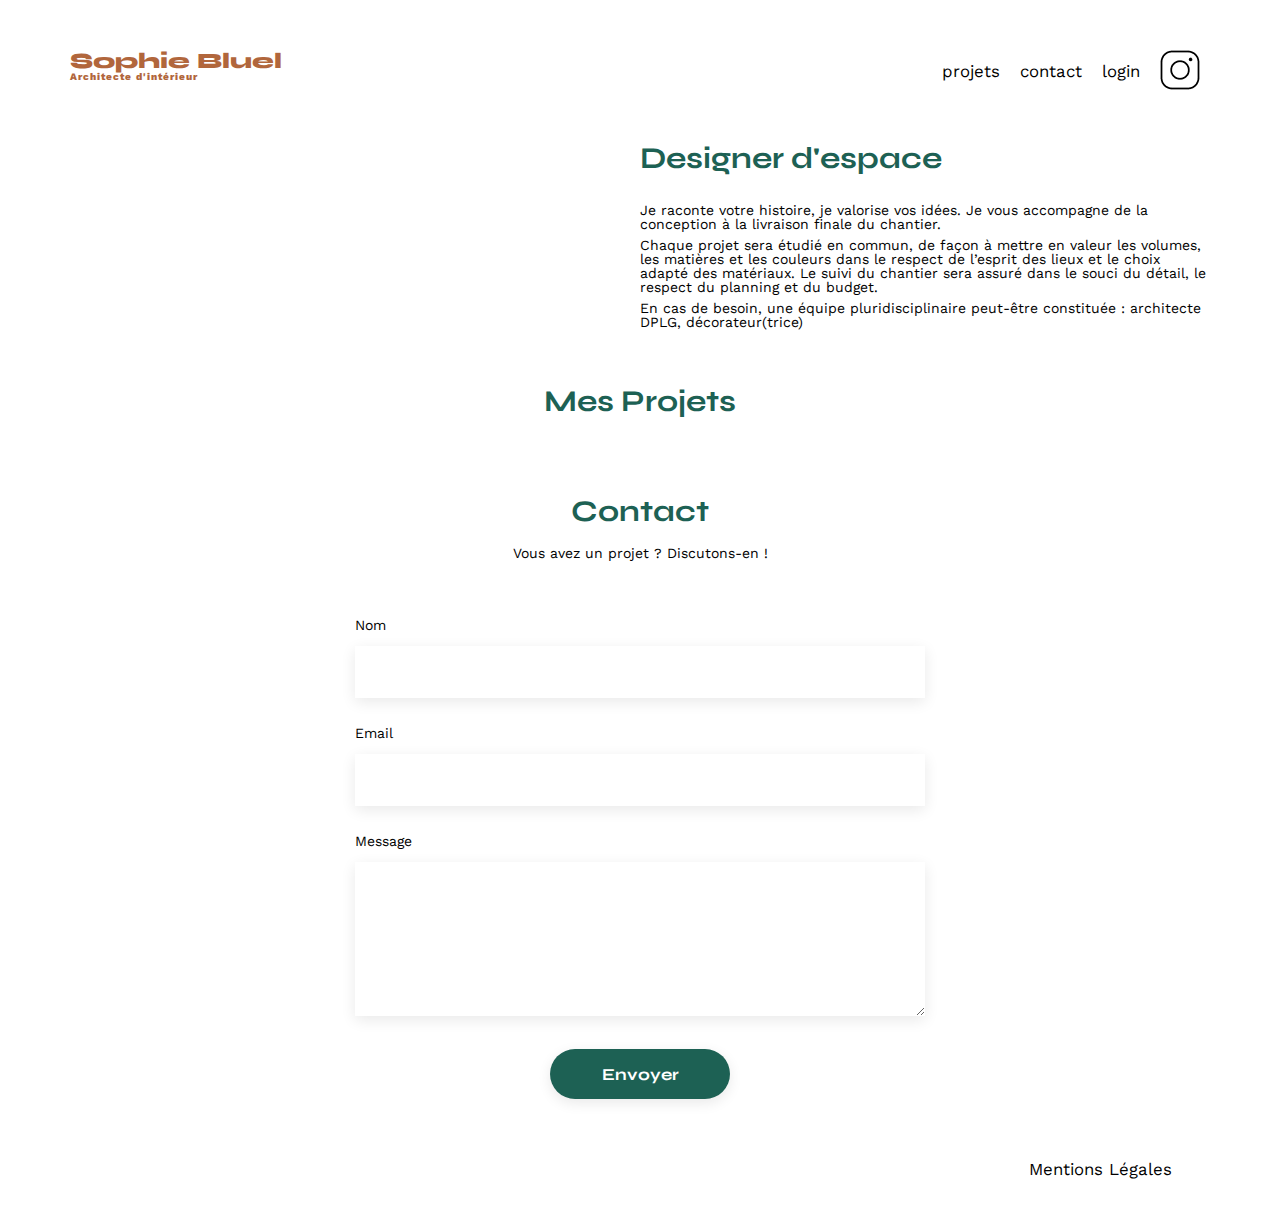
==== FrontEnd/index.html @ b648d544 "Add files via upload" ====
<!DOCTYPE html>
<html lang="fr">
<head>
	<meta charset="UTF-8">
	<title>Sophie Bluel - Architecte d'intérieur</title>
	<meta name="viewport" content="width=device-width, initial-scale=1.0">
	<link rel="preconnect" href="https://fonts.googleapis.com">
	<link rel="preconnect" href="https://fonts.gstatic.com" crossorigin>
	<link href="https://fonts.googleapis.com/css2?family=Syne:wght@700;800&family=Work+Sans&display=swap" rel="stylesheet">
	<meta name="description" content="">
	<link rel="stylesheet" href="./assets/css/style.css">
	<script src="assets/js/config.js" defer></script>
	<script src="assets/js/script.js" defer></script>
	<script src="assets/js/main.js" defer></script>
</head>
<body>
<header>
	<h1>Sophie Bluel <span>Architecte d'intérieur</span></h1>
	<nav>
		<ul>
			<li>projets</li>
			<li>contact</li>
			<li>login</li>
			<li><img src="./assets/icons/instagram.png" alt="Instagram"></li>
		</ul>
	</nav>
</header>
<main>
	<section id="introduction">
		<figure>
			<img src="./assets/images/sophie-bluel.png" alt="">
		</figure>
		<article>
			<h2>Designer d'espace</h2>
			<p>Je raconte votre histoire, je valorise vos idées. Je vous accompagne de la conception à la livraison finale du chantier.</p>
			<p>Chaque projet sera étudié en commun, de façon à mettre en valeur les volumes, les matières et les couleurs dans le respect de l’esprit des lieux et le choix adapté des matériaux. Le suivi du chantier sera assuré dans le souci du détail, le respect du planning et du budget.</p>
			<p>En cas de besoin, une équipe pluridisciplinaire peut-être constituée : architecte DPLG, décorateur(trice)</p>
		</article>
	</section>
	<section id="portfolio">
		<h2>Mes Projets</h2>
		<div class="gallery">
			<figure>
				<img src="assets/images/abajour-tahina.png" alt="Abajour Tahina">
				<figcaption>Abajour Tahina</figcaption>
			</figure>
			<figure>
				<img src="assets/images/appartement-paris-v.png" alt="Appartement Paris V">
				<figcaption>Appartement Paris V</figcaption>
			</figure>
			<figure>
				<img src="assets/images/restaurant-sushisen-londres.png" alt="Restaurant Sushisen - Londres">
				<figcaption>Restaurant Sushisen - Londres</figcaption>
			</figure>
			<figure>
				<img src="assets/images/la-balisiere.png" alt="Villa “La Balisiere” - Port Louis">
				<figcaption>Villa “La Balisiere” - Port Louis</figcaption>
			</figure>
			<figure>
				<img src="assets/images/structures-thermopolis.png" alt="Structures Thermopolis">
				<figcaption>Structures Thermopolis</figcaption>
			</figure>
			<figure>
				<img src="assets/images/appartement-paris-x.png" alt="Appartement Paris X">
				<figcaption>Appartement Paris X</figcaption>
			</figure>
			<figure>
				<img src="assets/images/le-coteau-cassis.png" alt="Pavillon “Le coteau” - Cassis">
				<figcaption>Pavillon “Le coteau” - Cassis</figcaption>
			</figure>
			<figure>
				<img src="assets/images/villa-ferneze.png" alt="Villa Ferneze - Isola d’Elba">
				<figcaption>Villa Ferneze - Isola d’Elba</figcaption>
			</figure>
			<figure>
				<img src="assets/images/appartement-paris-xviii.png" alt="Appartement Paris XVIII">
				<figcaption>Appartement Paris XVIII</figcaption>
			</figure>
			<figure>
				<img src="assets/images/bar-lullaby-paris.png" alt="Bar “Lullaby” - Paris">
				<figcaption>Bar “Lullaby” - Paris</figcaption>
			</figure>
			<figure>
				<img src="assets/images/hotel-first-arte-new-delhi.png" alt="Hotel First Arte - New Delhi">
				<figcaption>Hotel First Arte - New Delhi</figcaption>
			</figure>
		</div>
	</section>
	<section id="contact">
		<h2>Contact</h2>
		<p>Vous avez un projet ? Discutons-en !</p>
		<form action="#" method="post">
			<label for="name">Nom</label>
			<input type="text" name="name" id="name">
			<label for="email">Email</label>
			<input type="email" name="email" id="email">
			<label for="message">Message</label>
			<textarea name="message" id="message" cols="30" rows="10"></textarea>
			<input type="submit" value="Envoyer">
		</form>
	</section>
</main>

<footer>
	<nav>
		<ul>
			<li>Mentions Légales</li>
		</ul>
	</nav>
</footer>
</body>
</html>
---- FrontEnd/assets/css/style.css ----
/* http://meyerweb.com/eric/tools/css/reset/
   v2.0 | 20110126
   License: none (public domain)
*/

html, body, div, span, applet, object, iframe,
h1, h2, h3, h4, h5, h6, p, blockquote, pre,
a, abbr, acronym, address, big, cite, code,
del, dfn, em, img, ins, kbd, q, s, samp,
small, strike, strong, sub, sup, tt, var,
b, u, i, center,
dl, dt, dd, ol, ul, li,
fieldset, form, label, legend,
table, caption, tbody, tfoot, thead, tr, th, td,
article, aside, canvas, details, embed,
figure, figcaption, footer, header, hgroup,
menu, nav, output, ruby, section, summary,
time, mark, audio, video {
	margin: 0;
	padding: 0;
	border: 0;
	font-size: 100%;
	font: inherit;
	vertical-align: baseline;
}
/* HTML5 display-role reset for older browsers */
article, aside, details, figcaption, figure,
footer, header, hgroup, menu, nav, section {
	display: block;
}
body {
	line-height: 1;
}
ol, ul {
	list-style: none;
}
blockquote, q {
	quotes: none;
}
blockquote:before, blockquote:after,
q:before, q:after {
	content: '';
	content: none;
}
table {
	border-collapse: collapse;
	border-spacing: 0;
}
/** end reset css**/
body {
	max-width: 1140px;
	margin:auto;
	font-family: 'Work Sans' ;
	font-size: 14px;
}
header {
	display: flex;
	justify-content: space-between;
	margin: 50px 0
}
section {
	margin: 50px 0
}

h1{
	display: flex;
	flex-direction: column;
	font-family: 'Syne';
	font-size: 22px;
	font-weight: 800;
	color: #B1663C
}

h1 > span {
	font-family: 'Work Sans';
	font-size:10px;
	letter-spacing: 0.1em;
;
}

h2{
	font-family: 'Syne';
	font-weight: 700;
	font-size: 30px;
	color: #1D6154
}
nav ul {
	display: flex;
	align-items: center;
	list-style-type: none;

}
nav li {
	padding: 0 10px;
	font-size: 1.2em;
}

li:hover {
	color: #B1663C;
}
#introduction {
	display: flex;
	align-items: center;
}
#introduction figure {
	flex: 1
}
#introduction img {
	display: block;
	margin: auto;
	width: 80%;
}

#introduction article {
	flex: 1
}
#introduction h2 {
	margin-bottom: 1em;
}

#introduction p {
	margin-bottom: 0.5em;
}
#portfolio h2 {
	text-align: center;
	margin-bottom: 1em;
}
.gallery {
	width: 100%;
	display: grid;
	grid-template-columns: 1fr 1fr 1fr;
	grid-column-gap: 20px;
	grid-row-gap: 20px;
}

.gallery img {
	width: 100%;

}
#contact {
	width: 50%;
margin: auto;
}
#contact > * {
	text-align: center;

}
#contact h2{
	margin-bottom: 20px;
}
#contact form {
	text-align: left;
	margin-top:30px;
	display: flex;
	flex-direction: column;
}

#contact input {
	height: 50px;
	font-size: 1.2em;
	border: none;
	box-shadow: 0px 4px 14px rgba(0, 0, 0, 0.09);
}
#contact label {
	margin: 2em 0 1em 0;
}
#contact textarea {
	border: none;
	box-shadow: 0px 4px 14px rgba(0, 0, 0, 0.09);
}

input[type="submit"]{
	font-family: 'Syne';
	font-weight: 700;
	color: white;
	background-color: #1D6154;
	margin : 2em auto ;
	width: 180px;
	text-align: center;
	border-radius: 60px ;
}

footer nav ul {
	display: flex;
	justify-content: flex-end;
	margin: 2em
}
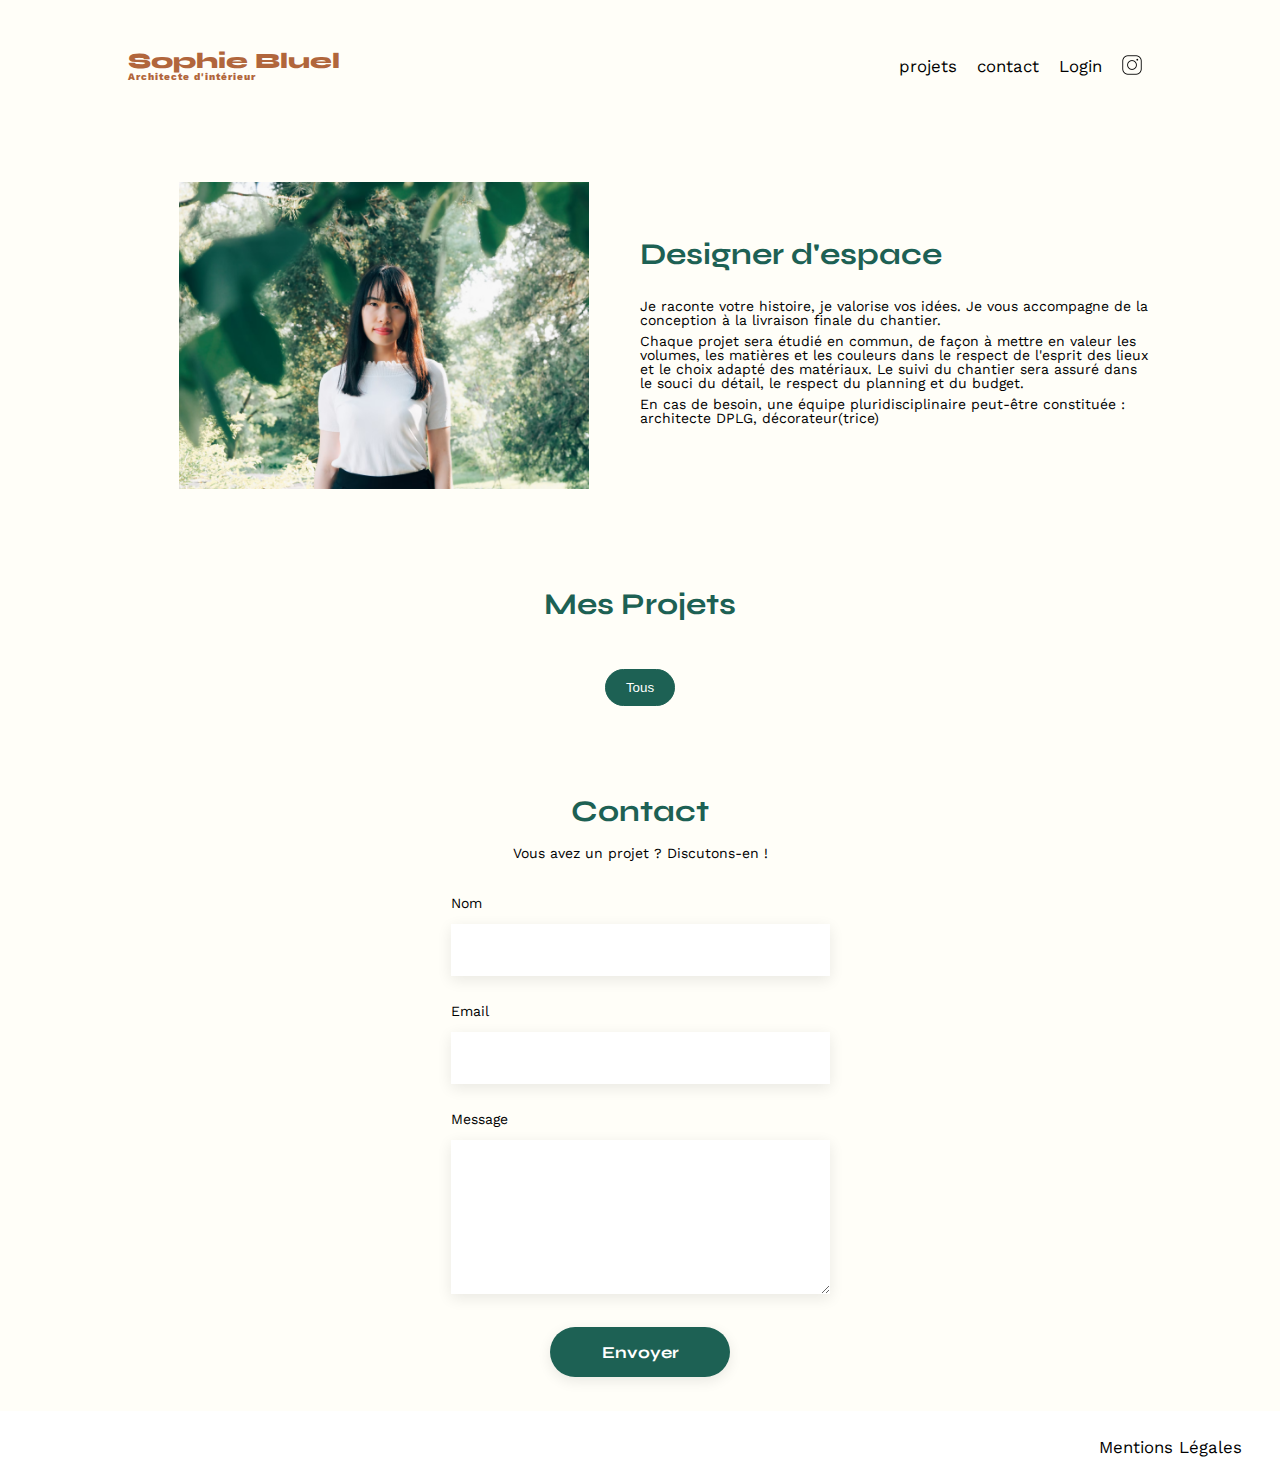
==== commit d16d2c76: "upload via desktop" ====
--- a/FrontEnd/index.html
+++ b/FrontEnd/index.html
@@ -14,13 +14,16 @@
 	<script src="assets/js/main.js" defer></script>
 </head>
 <body>
+	<div id="edit-mode-banner" class="edit-mode-banner" style="display: none;">
+		<h2>Mode édition</h2>
+	</div>
 <header>
 	<h1>Sophie Bluel <span>Architecte d'intérieur</span></h1>
 	<nav>
 		<ul>
-			<li>projets</li>
-			<li>contact</li>
-			<li>login</li>
+			<li><a href="#portfolio">projets</a></li>
+			<li><a href="#contact">contact</a></li>
+			<li id="login-logout-btn"><a href="login.html" id="login-btn">login</a></li>
 			<li><img src="./assets/icons/instagram.png" alt="Instagram"></li>
 		</ul>
 	</nav>
@@ -33,12 +36,13 @@
 		<article>
 			<h2>Designer d'espace</h2>
 			<p>Je raconte votre histoire, je valorise vos idées. Je vous accompagne de la conception à la livraison finale du chantier.</p>
-			<p>Chaque projet sera étudié en commun, de façon à mettre en valeur les volumes, les matières et les couleurs dans le respect de l’esprit des lieux et le choix adapté des matériaux. Le suivi du chantier sera assuré dans le souci du détail, le respect du planning et du budget.</p>
+			<p>Chaque projet sera étudié en commun, de façon à mettre en valeur les volumes, les matières et les couleurs dans le respect de l'esprit des lieux et le choix adapté des matériaux. Le suivi du chantier sera assuré dans le souci du détail, le respect du planning et du budget.</p>
 			<p>En cas de besoin, une équipe pluridisciplinaire peut-être constituée : architecte DPLG, décorateur(trice)</p>
 		</article>
 	</section>
 	<section id="portfolio">
 		<h2>Mes Projets</h2>
+		<button id="edit-project-btn" class="edit-btn" style="display: none;">Modifier</button>
 		<div class="gallery">
 			<figure>
 				<img src="assets/images/abajour-tahina.png" alt="Abajour Tahina">
@@ -69,8 +73,8 @@
 				<figcaption>Pavillon “Le coteau” - Cassis</figcaption>
 			</figure>
 			<figure>
-				<img src="assets/images/villa-ferneze.png" alt="Villa Ferneze - Isola d’Elba">
-				<figcaption>Villa Ferneze - Isola d’Elba</figcaption>
+				<img src="assets/images/villa-ferneze.png" alt="Villa Ferneze - Isola d'Elba">
+				<figcaption>Villa Ferneze - Isola d'Elba</figcaption>
 			</figure>
 			<figure>
 				<img src="assets/images/appartement-paris-xviii.png" alt="Appartement Paris XVIII">
@@ -100,7 +104,6 @@
 		</form>
 	</section>
 </main>
-
 <footer>
 	<nav>
 		<ul>
--- a/FrontEnd/assets/css/style.css
+++ b/FrontEnd/assets/css/style.css
@@ -48,18 +48,38 @@
 }
 /** end reset css**/
 body {
-	max-width: 1140px;
+	display: flex;
+	flex-direction: column;
+	min-height: 100vh;
+	max-width: 1440px;
 	margin:auto;
 	font-family: 'Work Sans' ;
 	font-size: 14px;
-}
+	background: #FFFEF8;
+}
+
+main {
+	display: flex;
+	flex-direction: column;
+	flex-grow: 1;
+}
+
 header {
 	display: flex;
 	justify-content: space-between;
-	margin: 50px 0
-}
+	align-items: center;
+	margin: 50px 10%;
+}
+
+footer {
+	display: flex;
+	align-items: center;
+	justify-content: right;
+	background-color: white;
+}
+
 section {
-	margin: 50px 0
+	margin: 50px 10%;
 }
 
 h1{
@@ -68,7 +88,7 @@
 	font-family: 'Syne';
 	font-size: 22px;
 	font-weight: 800;
-	color: #B1663C
+	color: #B1663C;
 }
 
 h1 > span {
@@ -82,7 +102,7 @@
 	font-family: 'Syne';
 	font-weight: 700;
 	font-size: 30px;
-	color: #1D6154
+	color: #1D6154;
 }
 nav ul {
 	display: flex;
@@ -93,6 +113,23 @@
 nav li {
 	padding: 0 10px;
 	font-size: 1.2em;
+}
+
+li a {
+	text-decoration: none;
+	color: black;
+}
+
+li a.active-login{
+	font-weight: bold;
+}
+
+li img {
+	width: 20px;
+}
+
+li a:hover {
+	color: #B1663C;
 }
 
 li:hover {
@@ -125,6 +162,35 @@
 	text-align: center;
 	margin-bottom: 1em;
 }
+
+.filters {
+    display: flex;
+    justify-content: center;
+    gap: 10px;
+    margin-top: 50px;
+	margin-bottom: 40px;
+}
+
+.filter-btn {
+    padding: 10px 20px;
+    color: #1D6154;
+    background-color: transparent;
+    border: 1px solid #1D6154;
+    border-radius: 60px; 
+    cursor: pointer;
+}
+
+.filter-btn:hover {
+    background-color: #1D6154;
+    color: white;
+}
+
+.filter-btn.active {
+    background-color: #1D6154;
+    color: white;
+    border: 1px solid #1D6154;
+}
+
 .gallery {
 	width: 100%;
 	display: grid;
@@ -138,8 +204,11 @@
 
 }
 #contact {
+	display: flex;
+	flex-direction: column;
+	align-items: center;
 	width: 50%;
-margin: auto;
+	margin: auto;
 }
 #contact > * {
 	text-align: center;
@@ -149,8 +218,8 @@
 	margin-bottom: 20px;
 }
 #contact form {
-	text-align: left;
-	margin-top:30px;
+	width: 379px;
+	margin-top:8px;
 	display: flex;
 	flex-direction: column;
 }
@@ -178,6 +247,7 @@
 	width: 180px;
 	text-align: center;
 	border-radius: 60px ;
+	border: none;
 }
 
 footer nav ul {
@@ -186,3 +256,92 @@
 	margin: 2em
 }
 
+/**** Page login *****/ 
+
+#login {
+    display: flex;
+    justify-content: center;
+    align-items: center;
+	padding-top: 36px;
+}
+
+.login {
+    width: 300px;
+    text-align: center;
+	display: flex;
+	flex-direction: column;
+	gap: 32px;
+}
+
+#error-message {
+	color: red;
+	display: none;
+	margin-bottom: 16px;
+}
+
+form .log {
+    display: flex;
+    flex-direction: column;
+}
+
+form label {
+    text-align: left;
+}
+
+form .in {
+	display: flex;
+	flex-direction: column;
+	gap: 8px;
+}
+
+.input-log {
+	display: flex;
+	flex-direction: column;
+	gap: 32px;
+}
+
+form input[type="email"],
+form input[type="password"] {
+    height: 51px;
+	border: none;
+    box-shadow: 0px 4px 14px 0px #00000017;
+}
+
+.login input[type="submit"] {
+	padding: 12px;
+}
+
+.mdp a {
+    color: black;
+}
+
+
+/**** Mode edition *****/
+
+.edit-mode-banner {
+	text-align: center;
+    background-color: black;
+    color: white;
+	height: 59px;
+}
+
+.edit-mode-banner h2 {
+	align-items: center;
+	color: white;
+	font-size: 16px;
+	height: 100%;
+	display: flex;
+	justify-content: center;
+}
+
+.edit-btn {
+	background-color: transparent;
+    color: black;
+    border: none;
+    padding: 10px 20px;
+    cursor: pointer;
+    font-size: 16px;
+}
+.edit-btn:hover {
+    background-color: #f57c00;
+}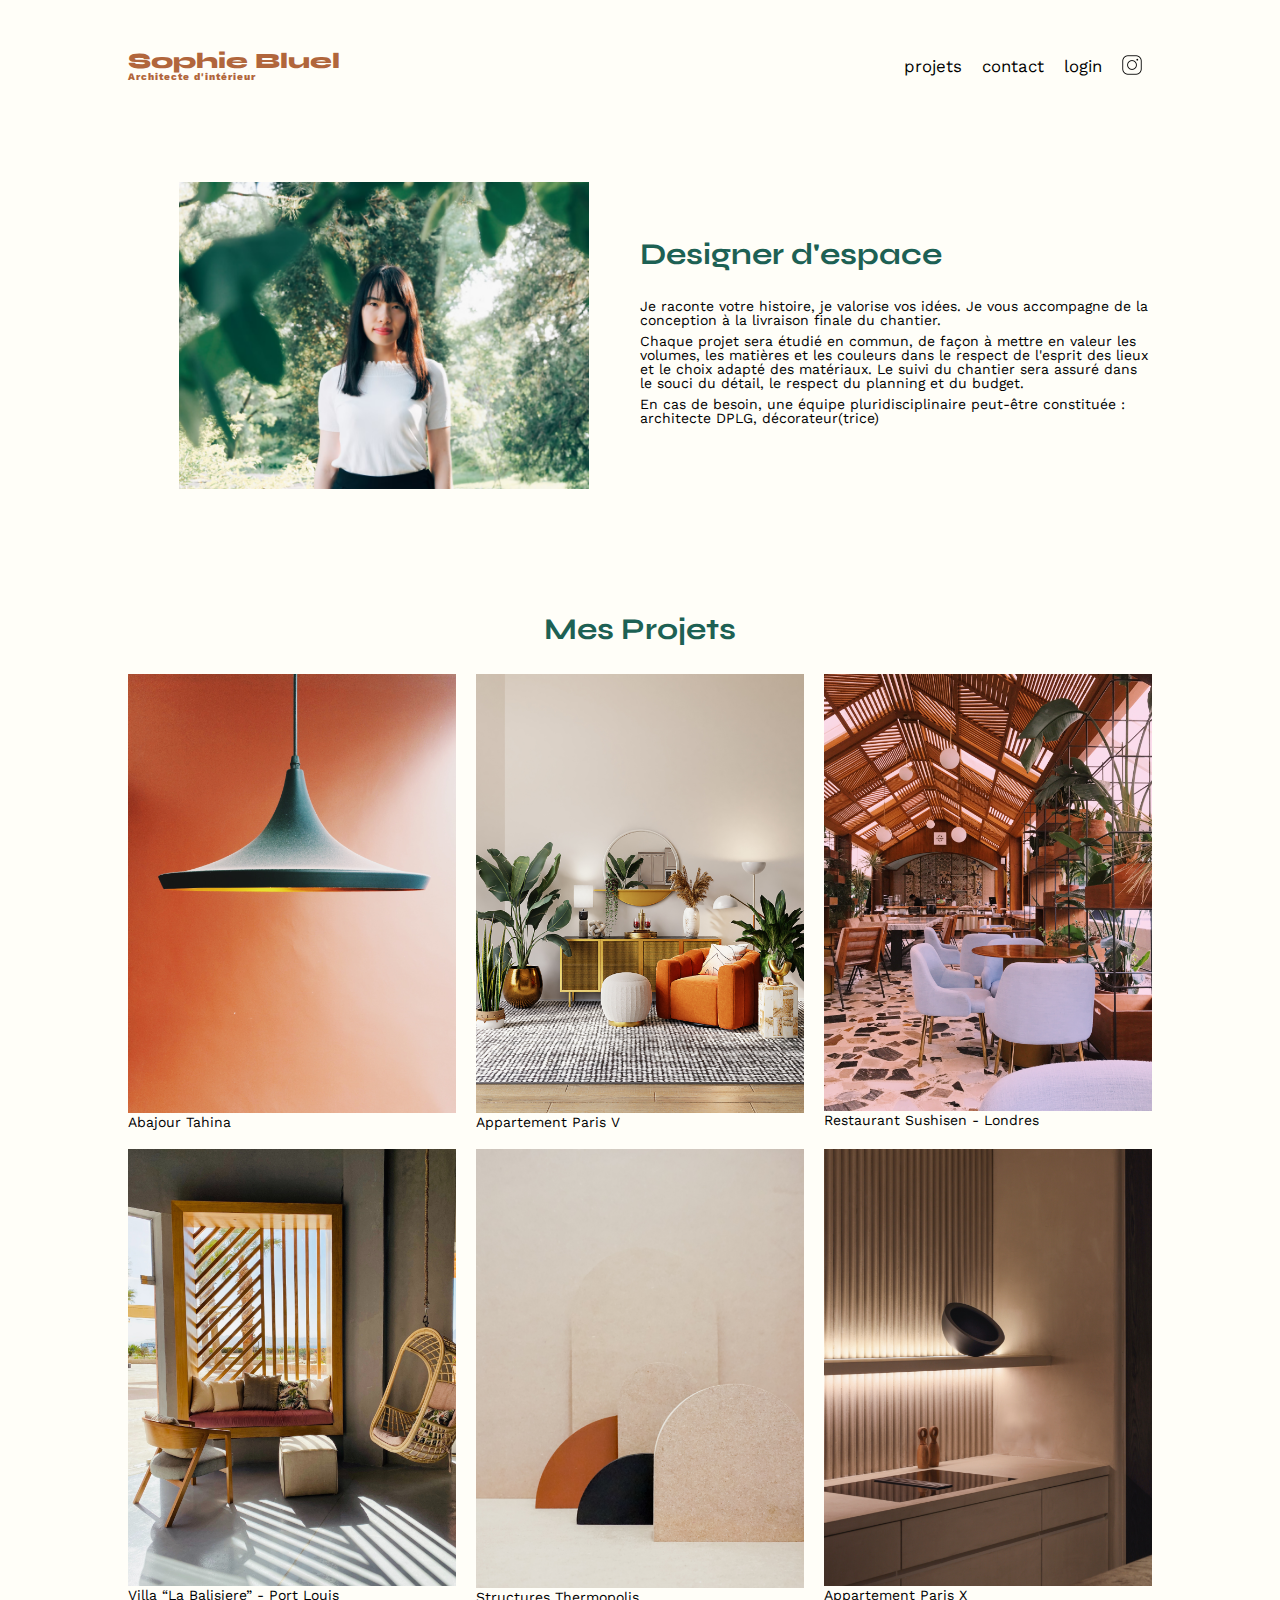
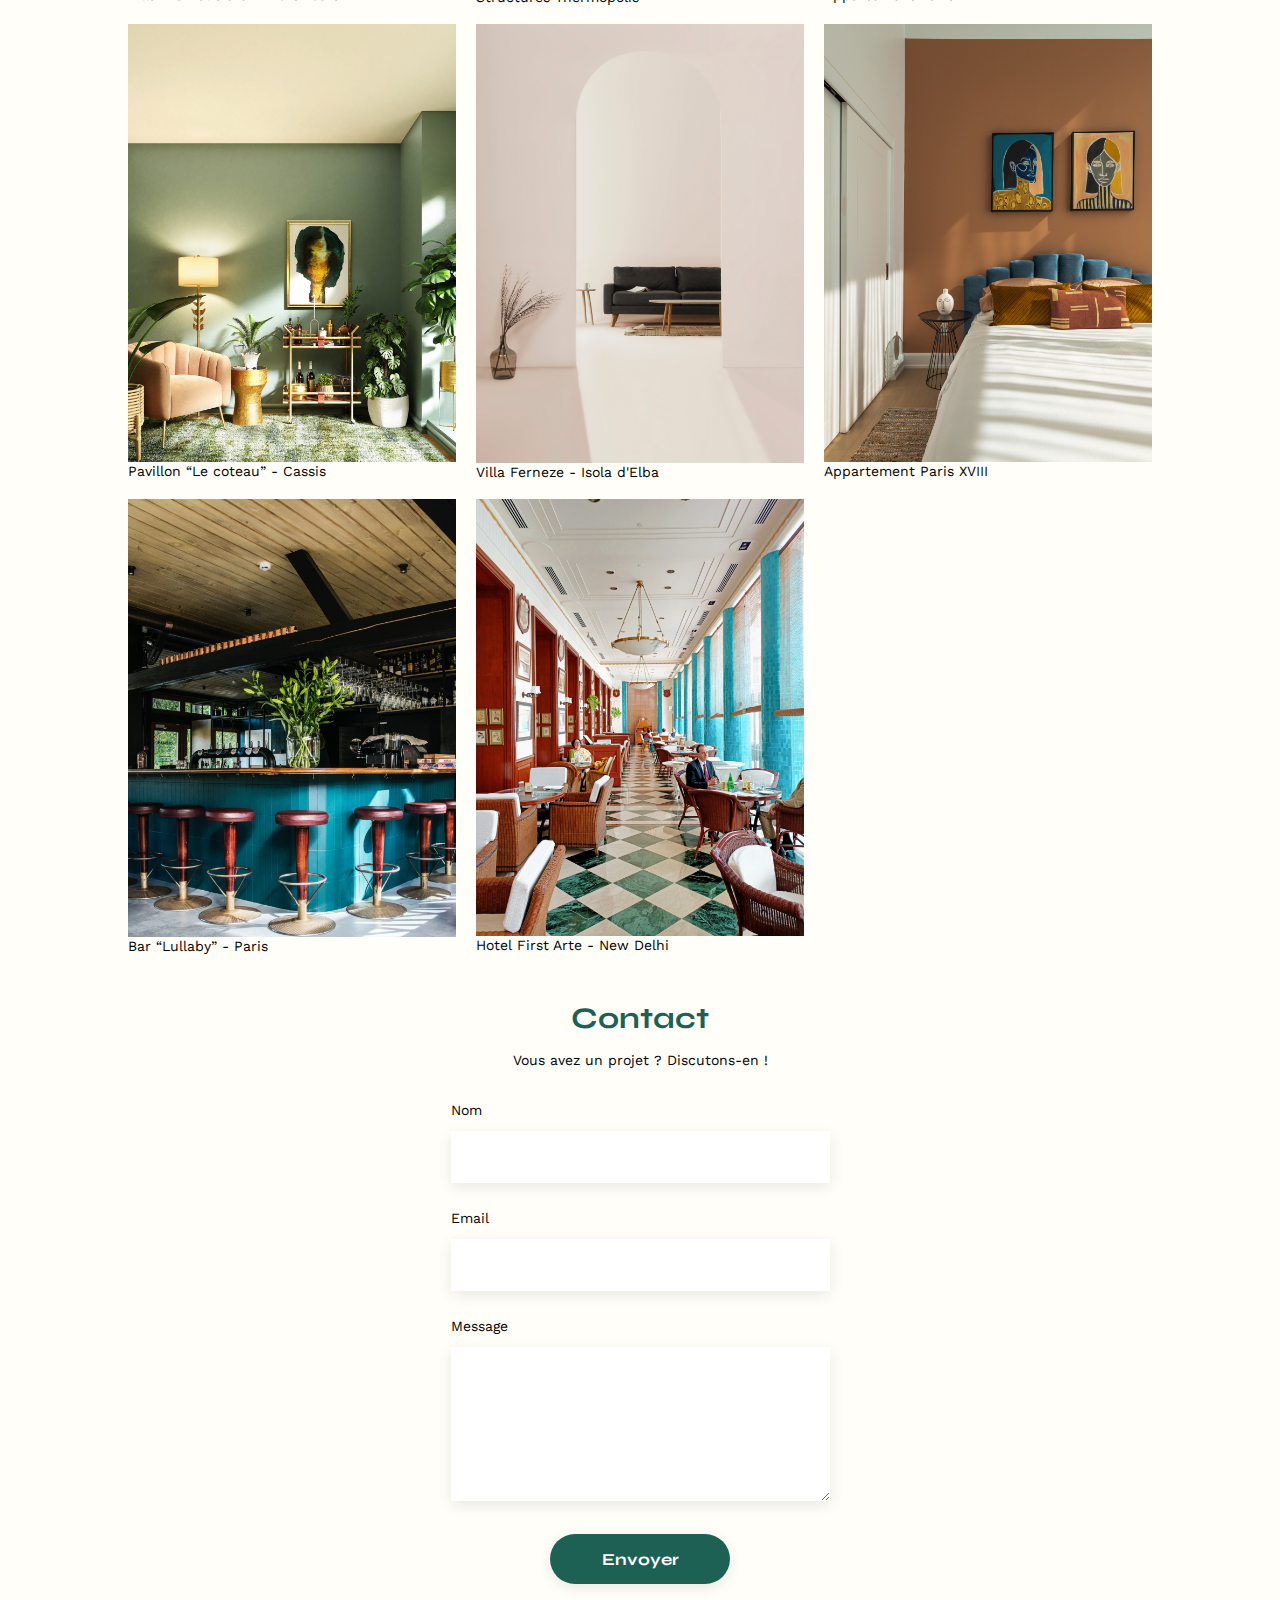
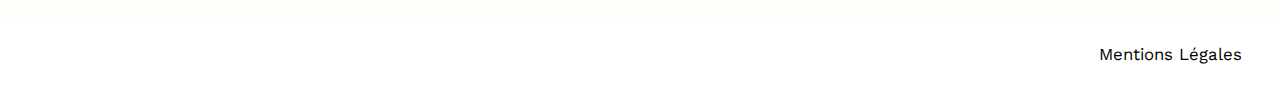
==== commit aceb35b8: "via upload desktop" ====
--- a/FrontEnd/index.html
+++ b/FrontEnd/index.html
@@ -6,16 +6,19 @@
 	<meta name="viewport" content="width=device-width, initial-scale=1.0">
 	<link rel="preconnect" href="https://fonts.googleapis.com">
 	<link rel="preconnect" href="https://fonts.gstatic.com" crossorigin>
+	<link rel="stylesheet" href="https://cdnjs.cloudflare.com/ajax/libs/font-awesome/6.2.1/css/all.min.css"
+	integrity="sha512-MV7K8+y+gLIBoVD59lQIYicR65iaqukzvf/nwasF0nqhPay5w/9lJmVM2hMDcnK1OnMGCdVK+iQrJ7lzPJQd1w=="
+	crossorigin="anonymous" referrerpolicy="no-referrer" />
 	<link href="https://fonts.googleapis.com/css2?family=Syne:wght@700;800&family=Work+Sans&display=swap" rel="stylesheet">
 	<meta name="description" content="">
 	<link rel="stylesheet" href="./assets/css/style.css">
 	<script src="assets/js/config.js" defer></script>
-	<script src="assets/js/script.js" defer></script>
-	<script src="assets/js/main.js" defer></script>
+	<script src="assets/js/index.js" defer></script>
 </head>
 <body>
 	<div id="edit-mode-banner" class="edit-mode-banner" style="display: none;">
-		<h2>Mode édition</h2>
+		
+		<h2><i class="fa-regular fa-pen-to-square"></i>Mode édition</h2>
 	</div>
 <header>
 	<h1>Sophie Bluel <span>Architecte d'intérieur</span></h1>
@@ -41,8 +44,10 @@
 		</article>
 	</section>
 	<section id="portfolio">
-		<h2>Mes Projets</h2>
-		<button id="edit-project-btn" class="edit-btn" style="display: none;">Modifier</button>
+		<div class ="titre-edit">
+			<h2>Mes Projets</h2>
+			<button id="edit-project-btn" class="edit-btn" style="display: none;"><i class="fa-regular fa-pen-to-square"></i>Modifier</button>
+		</div>
 		<div class="gallery">
 			<figure>
 				<img src="assets/images/abajour-tahina.png" alt="Abajour Tahina">
--- a/FrontEnd/assets/css/style.css
+++ b/FrontEnd/assets/css/style.css
@@ -159,6 +159,7 @@
 	margin-bottom: 0.5em;
 }
 #portfolio h2 {
+	margin: 0.83em;
 	text-align: center;
 	margin-bottom: 1em;
 }
@@ -334,6 +335,12 @@
 	justify-content: center;
 }
 
+.fa-pen-to-square {
+	height: 16px;
+	width: 16px;
+	color: white;
+}
+
 .edit-btn {
 	background-color: transparent;
     color: black;
@@ -344,4 +351,10 @@
 }
 .edit-btn:hover {
     background-color: #f57c00;
+}
+
+.titre-edit{
+	display: flex;
+	justify-content: center;
+	gap: 32px;
 }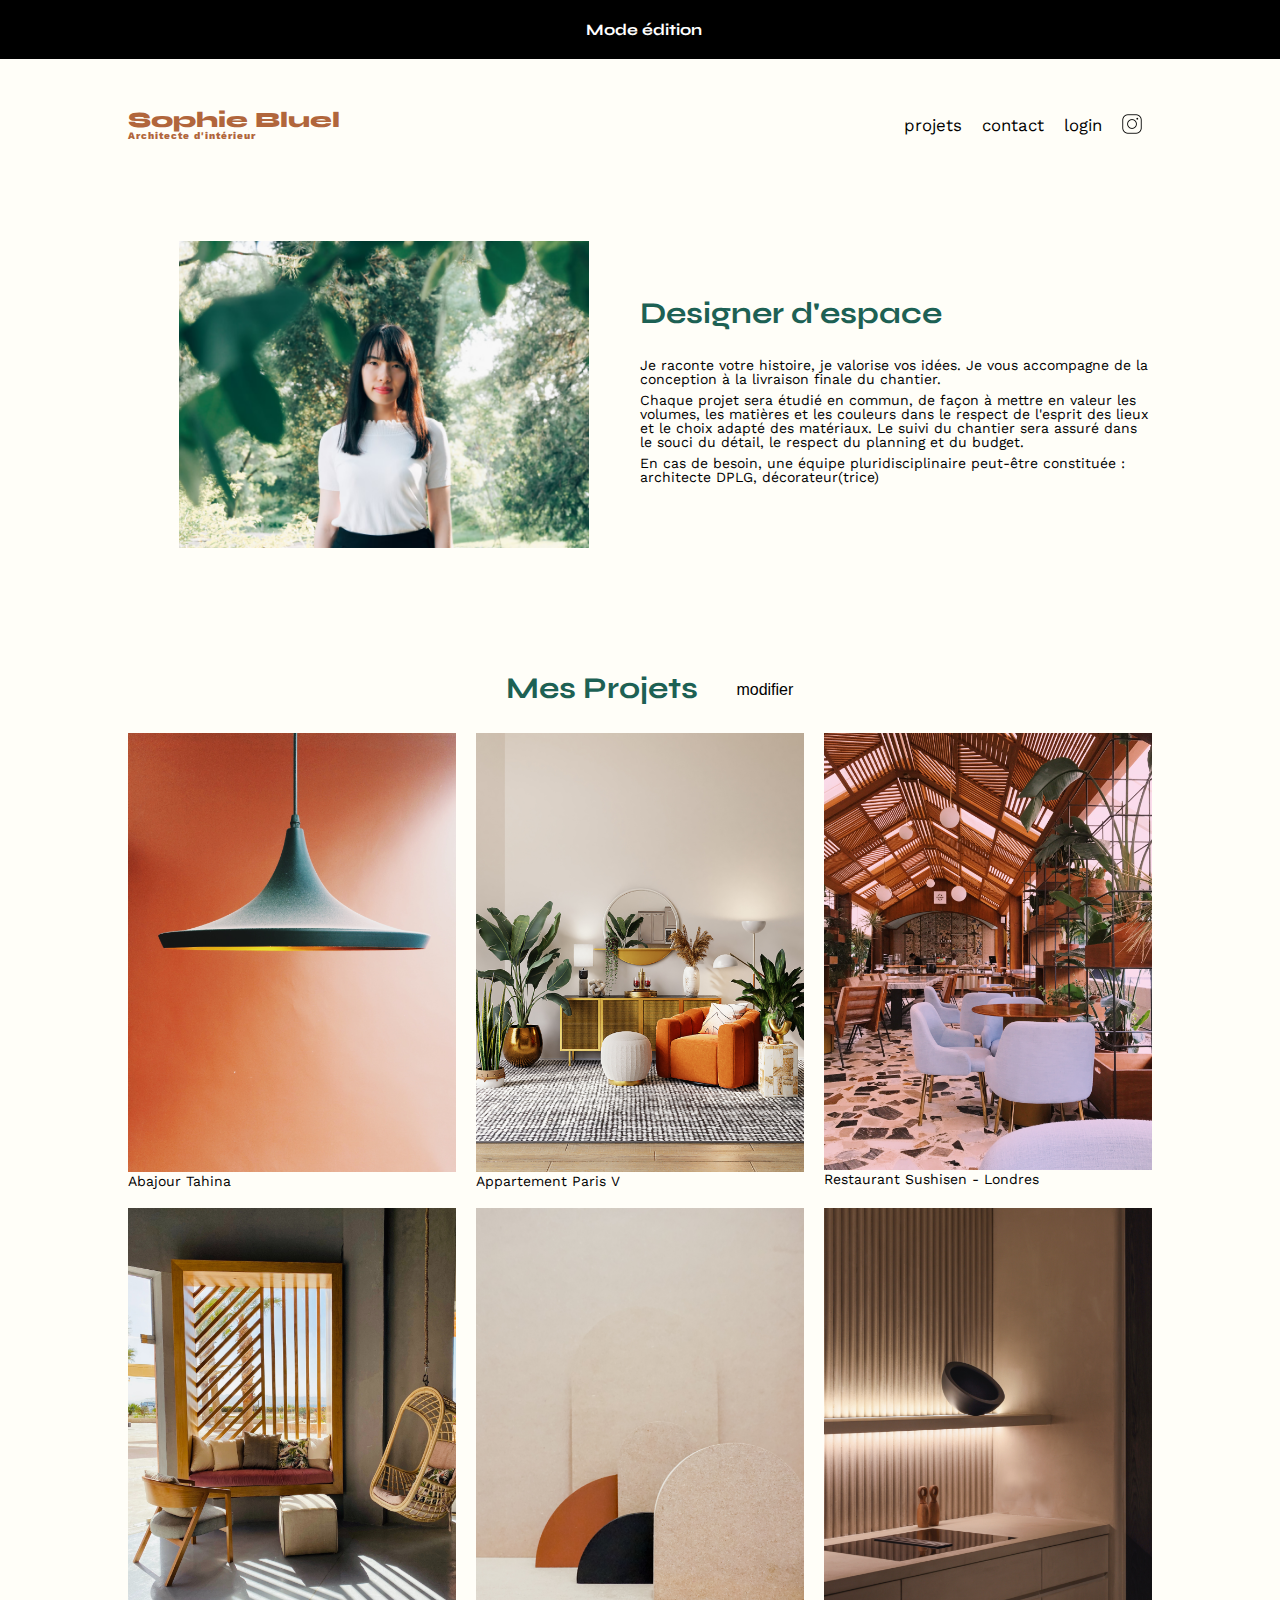
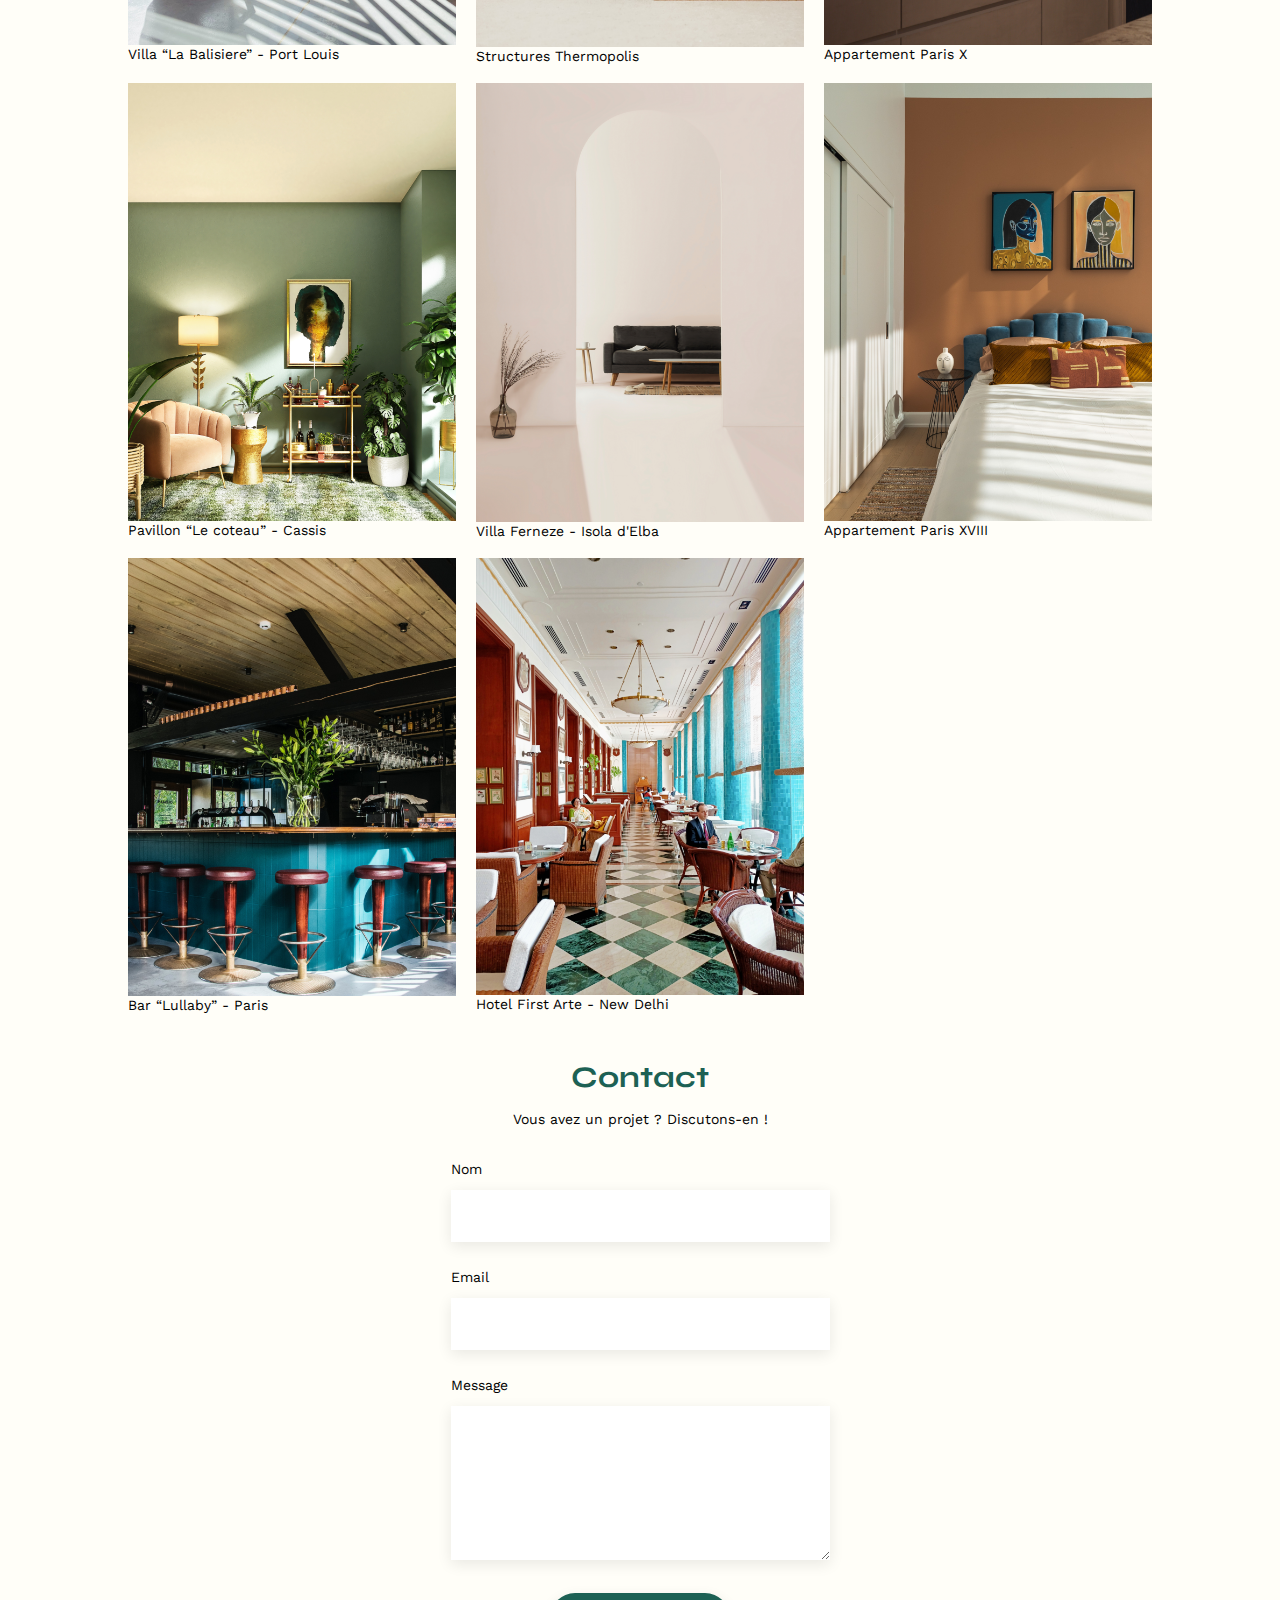
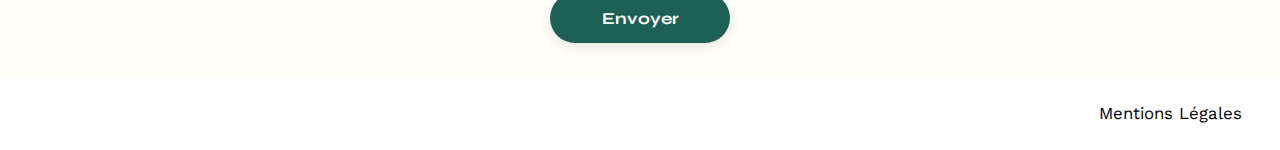
==== commit 386d8d81: "via upload desktop" ====
--- a/FrontEnd/index.html
+++ b/FrontEnd/index.html
@@ -16,9 +16,8 @@
 	<script src="assets/js/index.js" defer></script>
 </head>
 <body>
-	<div id="edit-mode-banner" class="edit-mode-banner" style="display: none;">
-		
-		<h2><i class="fa-regular fa-pen-to-square"></i>Mode édition</h2>
+	<div id="edit-mode-banner" class="edit-mode-banner">	<!--ajout-->	
+		<h2><i class="fa-regular fa-pen-to-square"></i>Mode édition</h2><!--ajout-->
 	</div>
 <header>
 	<h1>Sophie Bluel <span>Architecte d'intérieur</span></h1>
@@ -26,7 +25,7 @@
 		<ul>
 			<li><a href="#portfolio">projets</a></li>
 			<li><a href="#contact">contact</a></li>
-			<li id="login-logout-btn"><a href="login.html" id="login-btn">login</a></li>
+			<li id="login-logout-btn"><a href="login.html" id="login-btn">login</a></li><!--ajout-->
 			<li><img src="./assets/icons/instagram.png" alt="Instagram"></li>
 		</ul>
 	</nav>
@@ -44,9 +43,9 @@
 		</article>
 	</section>
 	<section id="portfolio">
-		<div class ="titre-edit">
+		<div class="titre-edit"> <!--ajout-->
 			<h2>Mes Projets</h2>
-			<button id="edit-project-btn" class="edit-btn" style="display: none;"><i class="fa-regular fa-pen-to-square"></i>Modifier</button>
+			<button id="edit-project-btn" class="edit-btn"><i class="fa-regular fa-pen-to-square"></i>modifier</button> <!--ajout--> 
 		</div>
 		<div class="gallery">
 			<figure>
--- a/FrontEnd/assets/css/style.css
+++ b/FrontEnd/assets/css/style.css
@@ -48,38 +48,38 @@
 }
 /** end reset css**/
 body {
-	display: flex;
-	flex-direction: column;
-	min-height: 100vh;
-	max-width: 1440px;
+	/*ajout*/ display: flex;
+	/*ajout*/ flex-direction: column;
+	/*modifier*/ min-height: 100vh; /* remplacé max-width par min-height */
+	/*modifier*/ max-width: 1440px; /* modifié de 1140px à 1440px */
 	margin:auto;
 	font-family: 'Work Sans' ;
 	font-size: 14px;
-	background: #FFFEF8;
+	/*ajout*/ background: #FFFEF8;
 }
 
 main {
-	display: flex;
-	flex-direction: column;
-	flex-grow: 1;
+	/*ajout*/ display: flex;
+	/*ajout*/ flex-direction: column;
+	/*ajout*/ flex-grow: 1;
 }
 
 header {
 	display: flex;
 	justify-content: space-between;
-	align-items: center;
-	margin: 50px 10%;
+	/*ajout*/ align-items: center; 
+	/*modifier*/ margin: 50px 10%; /* remplacé par 50px 0 */
 }
 
 footer {
-	display: flex;
-	align-items: center;
-	justify-content: right;
-	background-color: white;
+	/*ajout*/ display: flex;
+	/*ajout*/ align-items: center;
+	/*ajout*/ justify-content: right;
+	/*ajout*/ background-color: white;
 }
 
 section {
-	margin: 50px 10%;
+	/*modifier*/ margin: 50px 10%; /* remplacé par 50px 0 */
 }
 
 h1{
@@ -95,7 +95,6 @@
 	font-family: 'Work Sans';
 	font-size:10px;
 	letter-spacing: 0.1em;
-;
 }
 
 h2{
@@ -108,7 +107,6 @@
 	display: flex;
 	align-items: center;
 	list-style-type: none;
-
 }
 nav li {
 	padding: 0 10px;
@@ -116,20 +114,20 @@
 }
 
 li a {
-	text-decoration: none;
-	color: black;
-}
-
-li a.active-login{
-	font-weight: bold;
+	/*ajout*/ text-decoration: none; 
+	/*ajout*/ color: black;
+}
+
+li a.active-login {
+	/*ajout*/ font-weight: bold;
 }
 
 li img {
-	width: 20px;
+	/*ajout*/ width: 20px;
 }
 
 li a:hover {
-	color: #B1663C;
+	/*ajout*/ color: #B1663C;
 }
 
 li:hover {
@@ -140,7 +138,7 @@
 	align-items: center;
 }
 #introduction figure {
-	flex: 1
+	flex: 1;
 }
 #introduction img {
 	display: block;
@@ -149,7 +147,7 @@
 }
 
 #introduction article {
-	flex: 1
+	flex: 1;
 }
 #introduction h2 {
 	margin-bottom: 1em;
@@ -159,37 +157,37 @@
 	margin-bottom: 0.5em;
 }
 #portfolio h2 {
-	margin: 0.83em;
+	/*ajout*/ margin: 0.83em;
 	text-align: center;
 	margin-bottom: 1em;
 }
 
 .filters {
-    display: flex;
-    justify-content: center;
-    gap: 10px;
-    margin-top: 50px;
-	margin-bottom: 40px;
+    /*ajout*/ display: flex;
+    /*ajout*/ justify-content: center;
+    /*ajout*/ gap: 10px;
+    /*ajout*/ margin-top: 50px;
+	/*ajout*/ margin-bottom: 40px;
 }
 
 .filter-btn {
-    padding: 10px 20px;
-    color: #1D6154;
-    background-color: transparent;
-    border: 1px solid #1D6154;
-    border-radius: 60px; 
-    cursor: pointer;
+    /*ajout*/ padding: 10px 20px;
+    /*ajout*/ color: #1D6154;
+    /*ajout*/ background-color: transparent;
+    /*ajout*/ border: 1px solid #1D6154;
+    /*ajout*/ border-radius: 60px; 
+    /*ajout*/ cursor: pointer;
 }
 
 .filter-btn:hover {
-    background-color: #1D6154;
-    color: white;
+    /*ajout*/ background-color: #1D6154;
+    /*ajout*/ color: white;
 }
 
 .filter-btn.active {
-    background-color: #1D6154;
-    color: white;
-    border: 1px solid #1D6154;
+    /*ajout*/ background-color: #1D6154;
+    /*ajout*/ color: white;
+    /*ajout*/ border: 1px solid #1D6154;
 }
 
 .gallery {
@@ -202,25 +200,24 @@
 
 .gallery img {
 	width: 100%;
-
 }
 #contact {
-	display: flex;
-	flex-direction: column;
-	align-items: center;
+	/*ajout*/ display: flex;
+	/*ajout*/ flex-direction: column;
+	/*ajout*/ align-items: center;
 	width: 50%;
 	margin: auto;
 }
 #contact > * {
 	text-align: center;
-
-}
+}
+
 #contact h2{
 	margin-bottom: 20px;
 }
 #contact form {
-	width: 379px;
-	margin-top:8px;
+	/*ajout*/ width: 379px;
+	/*modifier*/ margin-top: 8px; /* remplacé par 30px */
 	display: flex;
 	flex-direction: column;
 }
@@ -247,114 +244,112 @@
 	margin : 2em auto ;
 	width: 180px;
 	text-align: center;
-	border-radius: 60px ;
+	border-radius: 60px;
 	border: none;
 }
 
 footer nav ul {
 	display: flex;
 	justify-content: flex-end;
-	margin: 2em
+	margin: 2em;
 }
 
 /**** Page login *****/ 
 
 #login {
-    display: flex;
-    justify-content: center;
-    align-items: center;
-	padding-top: 36px;
+    /*ajout*/ display: flex;
+    /*ajout*/ justify-content: center;
+    /*ajout*/ align-items: center;
+	/*ajout*/ padding-top: 36px;
 }
 
 .login {
-    width: 300px;
-    text-align: center;
-	display: flex;
-	flex-direction: column;
-	gap: 32px;
+    /*ajout*/ width: 300px;
+    /*ajout*/ text-align: center;
+	/*ajout*/ display: flex;
+	/*ajout*/ flex-direction: column;
+	/*ajout*/ gap: 32px;
 }
 
 #error-message {
-	color: red;
-	display: none;
-	margin-bottom: 16px;
+	/*ajout*/ color: red;
+	/*ajout*/ display: none;
+	/*ajout*/ margin-bottom: 16px;
 }
 
 form .log {
-    display: flex;
-    flex-direction: column;
+    /*ajout*/ display: flex;
+    /*ajout*/ flex-direction: column;
 }
 
 form label {
-    text-align: left;
+    /*ajout*/ text-align: left;
 }
 
 form .in {
-	display: flex;
-	flex-direction: column;
-	gap: 8px;
+	/*ajout*/ display: flex;
+	/*ajout*/ flex-direction: column;
+	/*ajout*/ gap: 8px;
 }
 
 .input-log {
-	display: flex;
-	flex-direction: column;
-	gap: 32px;
+	/*ajout*/ display: flex;
+	/*ajout*/ flex-direction: column;
+	/*ajout*/ gap: 32px;
 }
 
 form input[type="email"],
 form input[type="password"] {
-    height: 51px;
-	border: none;
-    box-shadow: 0px 4px 14px 0px #00000017;
+    /*ajout*/ height: 51px;
+	/*ajout*/ border: none;
+    /*ajout*/ box-shadow: 0px 4px 14px 0px #00000017;
 }
 
 .login input[type="submit"] {
-	padding: 12px;
+	/*ajout*/ padding: 12px;
 }
 
 .mdp a {
-    color: black;
-}
-
-
-/**** Mode edition *****/
+    /*ajout*/ color: black;
+}
+
+/**** Mode edition *****//*ajout*/
 
 .edit-mode-banner {
-	text-align: center;
-    background-color: black;
-    color: white;
-	height: 59px;
+	/*ajout*/ text-align: center;
+    /*ajout*/ background-color: black;
+    /*ajout*/ color: white;
+	/*ajout*/ height: 59px;
 }
 
 .edit-mode-banner h2 {
-	align-items: center;
-	color: white;
-	font-size: 16px;
-	height: 100%;
-	display: flex;
-	justify-content: center;
-}
-
-.fa-pen-to-square {
-	height: 16px;
-	width: 16px;
-	color: white;
+	/*ajout*/ align-items: center;
+	/*ajout*/ color: white;
+	/*ajout*/ font-size: 16px;
+	/*ajout*/ height: 100%;
+	/*ajout*/ display: flex;
+	/*ajout*/ justify-content: center;
+	/*ajout*/ gap: 8px;
+}
+
+.edit-btn .fa-pen-to-square {
+	/*ajout*/ color: black;
+	/*ajout*/ margin-right: 8px;
 }
 
 .edit-btn {
-	background-color: transparent;
-    color: black;
-    border: none;
-    padding: 10px 20px;
-    cursor: pointer;
-    font-size: 16px;
-}
+	/*ajout*/ background-color: transparent;
+	/*ajout*/ color: black;
+    /*ajout*/ border: none;
+    /*ajout*/ cursor: pointer;
+    /*ajout*/ font-size: 16px;
+}
+
 .edit-btn:hover {
-    background-color: #f57c00;
-}
-
-.titre-edit{
-	display: flex;
-	justify-content: center;
-	gap: 32px;
+    /*ajout*/ color: #B1663C;
+}
+
+.titre-edit {
+	/*ajout*/ display: flex;
+    /*ajout*/ justify-content: center;
 }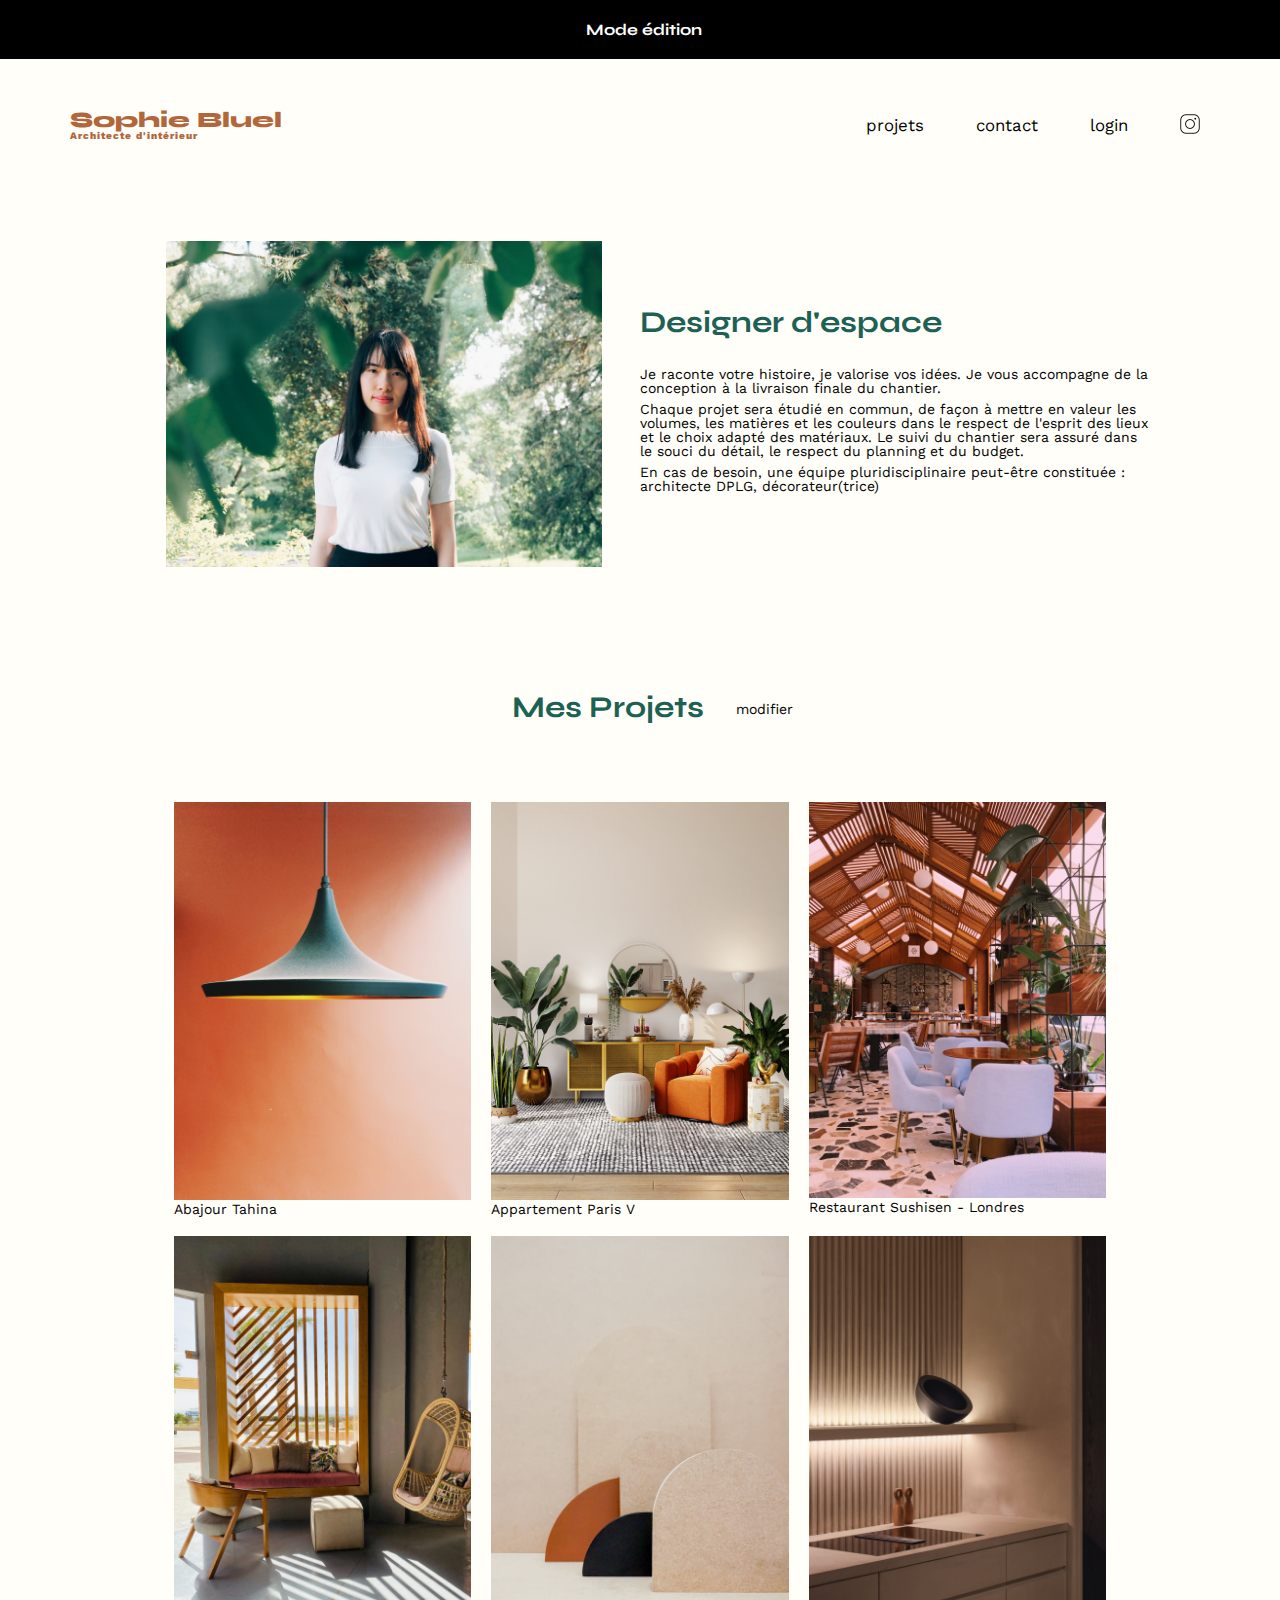
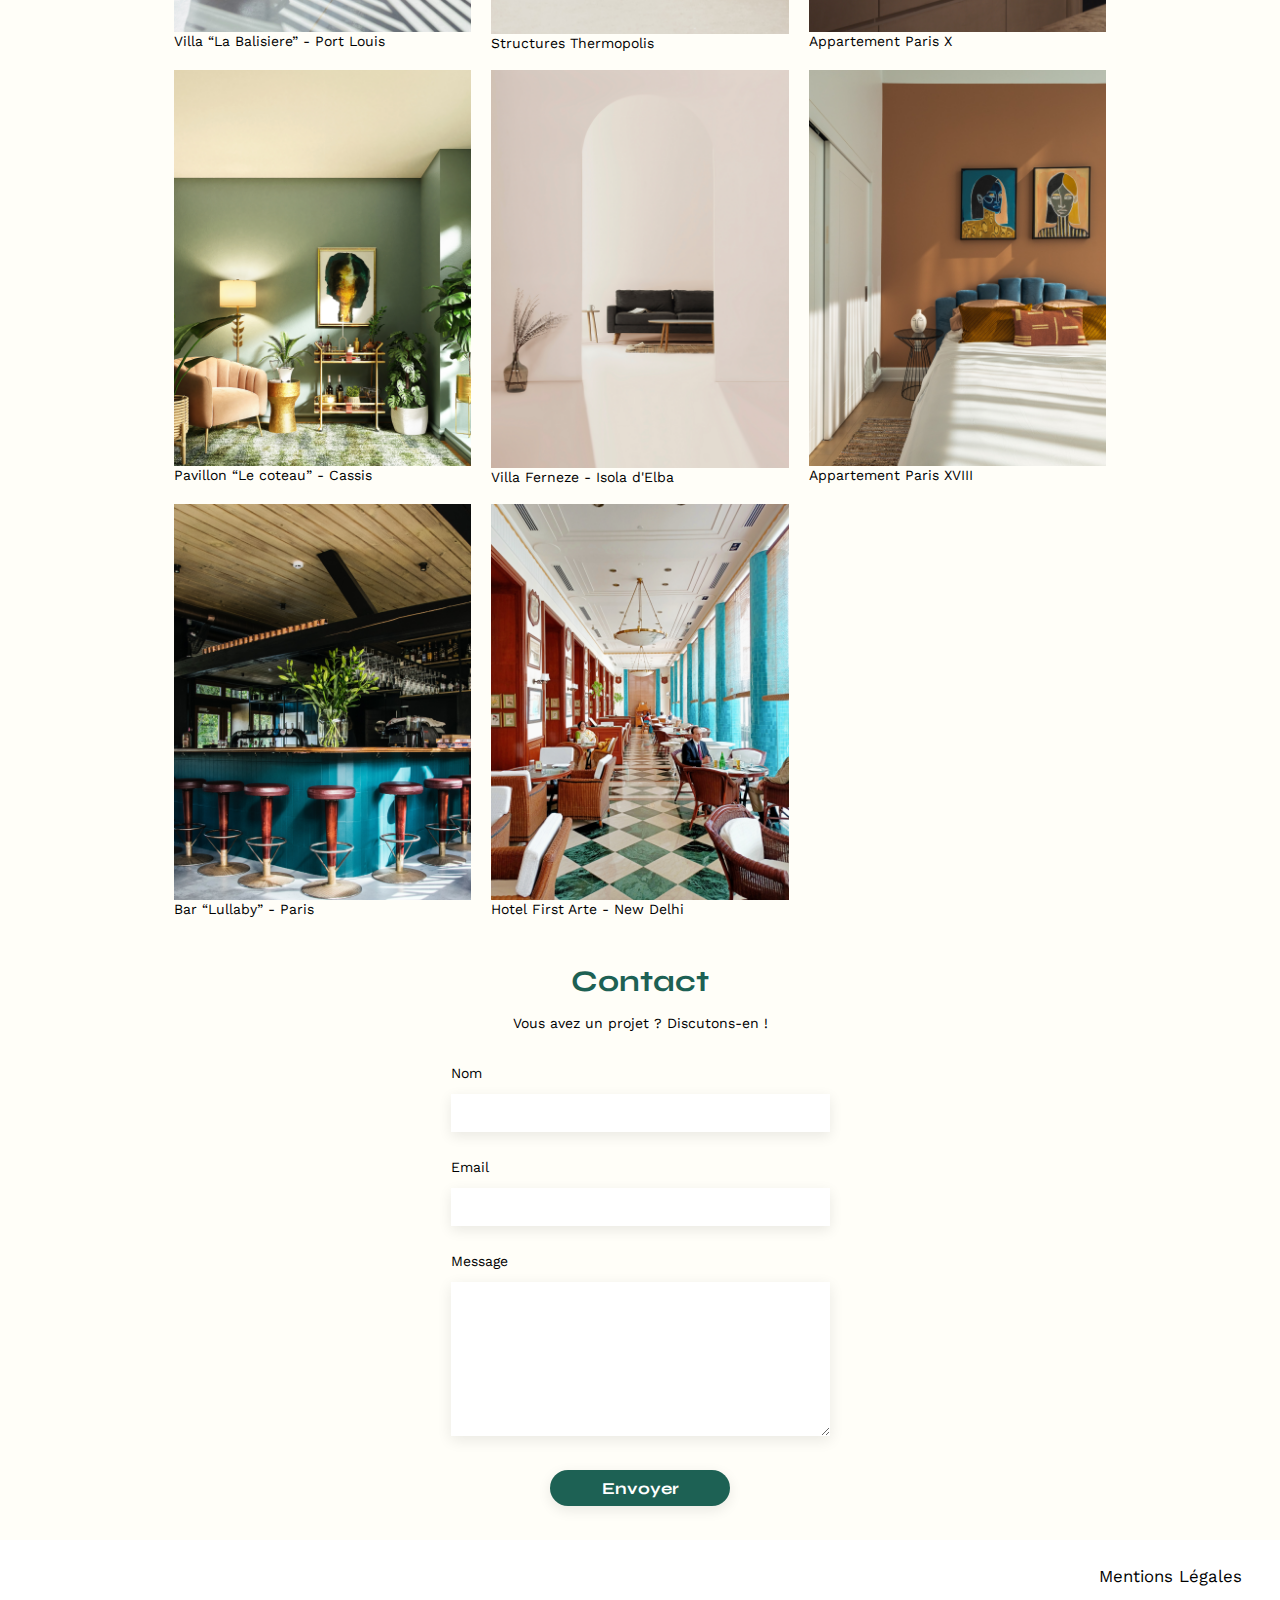
==== commit 42d690b3: "Via upload desktop" ====
--- a/FrontEnd/index.html
+++ b/FrontEnd/index.html
@@ -14,21 +14,24 @@
 	<link rel="stylesheet" href="./assets/css/style.css">
 	<script src="assets/js/config.js" defer></script>
 	<script src="assets/js/index.js" defer></script>
+	<script src="assets/js/modale.js" defer></script>
 </head>
 <body>
 	<div id="edit-mode-banner" class="edit-mode-banner">	<!--ajout-->	
 		<h2><i class="fa-regular fa-pen-to-square"></i>Mode édition</h2><!--ajout-->
 	</div>
 <header>
-	<h1>Sophie Bluel <span>Architecte d'intérieur</span></h1>
-	<nav>
-		<ul>
-			<li><a href="#portfolio">projets</a></li>
-			<li><a href="#contact">contact</a></li>
-			<li id="login-logout-btn"><a href="login.html" id="login-btn">login</a></li><!--ajout-->
-			<li><img src="./assets/icons/instagram.png" alt="Instagram"></li>
-		</ul>
-	</nav>
+	<div class ="titre-nav">
+		<h1>Sophie Bluel <span>Architecte d'intérieur</span></h1>
+		<nav>
+			<ul>
+				<li><a href="#portfolio">projets</a></li>
+				<li><a href="#contact">contact</a></li>
+				<li id="login-logout-btn"><a href="login.html" id="login-btn">login</a></li><!--ajout-->
+				<li><img src="./assets/icons/instagram.png" alt="Instagram"></li>
+			</ul>
+		</nav>
+	</div>
 </header>
 <main>
 	<section id="introduction">
@@ -45,7 +48,7 @@
 	<section id="portfolio">
 		<div class="titre-edit"> <!--ajout-->
 			<h2>Mes Projets</h2>
-			<button id="edit-project-btn" class="edit-btn"><i class="fa-regular fa-pen-to-square"></i>modifier</button> <!--ajout--> 
+			<a href="#modal" id="edit-gallery" class="js-modal"><i class="fa-regular fa-pen-to-square"></i>modifier</a> <!--ajout-->
 		</div>
 		<div class="gallery">
 			<figure>
@@ -109,11 +112,20 @@
 	</section>
 </main>
 <footer>
-	<nav>
-		<ul>
-			<li>Mentions Légales</li>
-		</ul>
-	</nav>
+		<nav>
+			<ul>
+				<li>Mentions Légales</li>
+			</ul>
+		</nav>
 </footer>
+<!--modal-->
+<aside id="modal" class="modal" aria-hidden="true" role="dialog" aria-labelledby="titlemodal" style="display: none;"> <!--ajout-->
+	<div class="modal-wrapper js-modal-stop"> <!--ajout-->
+		<button class="js-modal-close"><i class="fa-solid fa-xmark fa-xl"></i></button>
+		<h1 id="titlemodal">Galerie photo</h1>
+		
+		<input type="submit" value="Ajouter une photo"><div class="line-modal"></div>
+	</div>
+</aside>
 </body>
 </html>
--- a/FrontEnd/assets/css/style.css
+++ b/FrontEnd/assets/css/style.css
@@ -1,4 +1,4 @@
-/* http://meyerweb.com/eric/tools/css/reset/
+/*http://meyerweb.com/eric/tools/css/reset/
    v2.0 | 20110126
    License: none (public domain)
 */
@@ -61,14 +61,14 @@
 main {
 	/*ajout*/ display: flex;
 	/*ajout*/ flex-direction: column;
-	/*ajout*/ flex-grow: 1;
+	flex-grow: 1;
 }
 
 header {
 	display: flex;
-	justify-content: space-between;
+	justify-content: center;
 	/*ajout*/ align-items: center; 
-	/*modifier*/ margin: 50px 10%; /* remplacé par 50px 0 */
+	/*modifier*/ margin: 50px 0px; 
 }
 
 footer {
@@ -107,6 +107,7 @@
 	display: flex;
 	align-items: center;
 	list-style-type: none;
+	gap: 32px;
 }
 nav li {
 	padding: 0 10px;
@@ -143,7 +144,7 @@
 #introduction img {
 	display: block;
 	margin: auto;
-	width: 80%;
+	width: 85%;
 }
 
 #introduction article {
@@ -191,7 +192,8 @@
 }
 
 .gallery {
-	width: 100%;
+	margin: 0 4.5%;
+	width: 91%;
 	display: grid;
 	grid-template-columns: 1fr 1fr 1fr;
 	grid-column-gap: 20px;
@@ -223,7 +225,7 @@
 }
 
 #contact input {
-	height: 50px;
+	height: 36px;
 	font-size: 1.2em;
 	border: none;
 	box-shadow: 0px 4px 14px rgba(0, 0, 0, 0.09);
@@ -316,40 +318,110 @@
 /**** Mode edition *****//*ajout*/
 
 .edit-mode-banner {
-	/*ajout*/ text-align: center;
     /*ajout*/ background-color: black;
     /*ajout*/ color: white;
 	/*ajout*/ height: 59px;
 }
 
 .edit-mode-banner h2 {
-	/*ajout*/ align-items: center;
-	/*ajout*/ color: white;
-	/*ajout*/ font-size: 16px;
-	/*ajout*/ height: 100%;
-	/*ajout*/ display: flex;
-	/*ajout*/ justify-content: center;
-	/*ajout*/ gap: 8px;
-}
-
-.edit-btn .fa-pen-to-square {
+	height: 100%;
+	display: flex;
+	justify-content: center;
+	align-items: center;
+	color: white;
+	font-size: 16px;
+	gap: 8px;
+}
+
+.titre-nav {
+	width: 1140px;
+	display: flex;
+	justify-content: space-between;
+	align-items: center;
+}
+
+.titre-edit {
+	/*ajout*/ display: flex;
+    /*ajout*/ justify-content: center;
+	align-items: center;
+	margin-bottom: 50px;
+}
+
+.js-modal .fa-pen-to-square {
 	/*ajout*/ color: black;
 	/*ajout*/ margin-right: 8px;
-}
-
-.edit-btn {
+	font-size: 16px;
+}
+
+.js-modal {
 	/*ajout*/ background-color: transparent;
 	/*ajout*/ color: black;
-    /*ajout*/ border: none;
     /*ajout*/ cursor: pointer;
-    /*ajout*/ font-size: 16px;
-}
-
-.edit-btn:hover {
-    /*ajout*/ color: #B1663C;
-}
-
-.titre-edit {
-	/*ajout*/ display: flex;
-    /*ajout*/ justify-content: center;
-}+
+	/*ajout*/ text-decoration: none;
+}
+
+.js-modal:hover {
+	/*ajout*/ color: #B1663C;
+}
+
+.modal {
+	position: fixed;
+	display: flex;
+	align-items: center;
+	justify-content: center;
+	top: 0;
+	left: 0;
+	width: 100%;
+	height: 100%;
+	background: rgba(0, 0, 0, 0.8);
+}
+
+.modal-wrapper {
+	border-radius: 10px;
+	overflow: auto;
+	max-width: 630px;
+	padding: 20px;
+	background-color: white;
+}
+
+.js-modal-close {
+	float: inline-end;
+	background-color: transparent;
+	border: none;
+	height: 24px;
+	cursor: pointer;
+}
+
+h1#titlemodal {
+	margin: 50px 0px;
+    display: flex;
+    justify-content: center;
+    align-items: center;
+    font-weight: 400;
+    font-size: 26px;
+    font-family: "Work sans";
+    color: black;
+}
+
+.modal-wrapper .gallery {
+	margin: 0 15%;
+	width: 70%;
+	display: grid;
+	grid-template-columns: 1fr 1fr 1fr 1fr 1fr;
+	grid-column-gap: 10px;
+	grid-row-gap: 30px;
+	border-bottom: 1px solid #B3B3B3;
+	padding-bottom: 10%;
+}
+
+#modal input[type="submit"] {
+	margin-top: 9%;
+    display: flex;
+    width: 237px;
+    height: 36px;
+    font-size: 14px;
+    border: none;
+    cursor: pointer;
+}
+
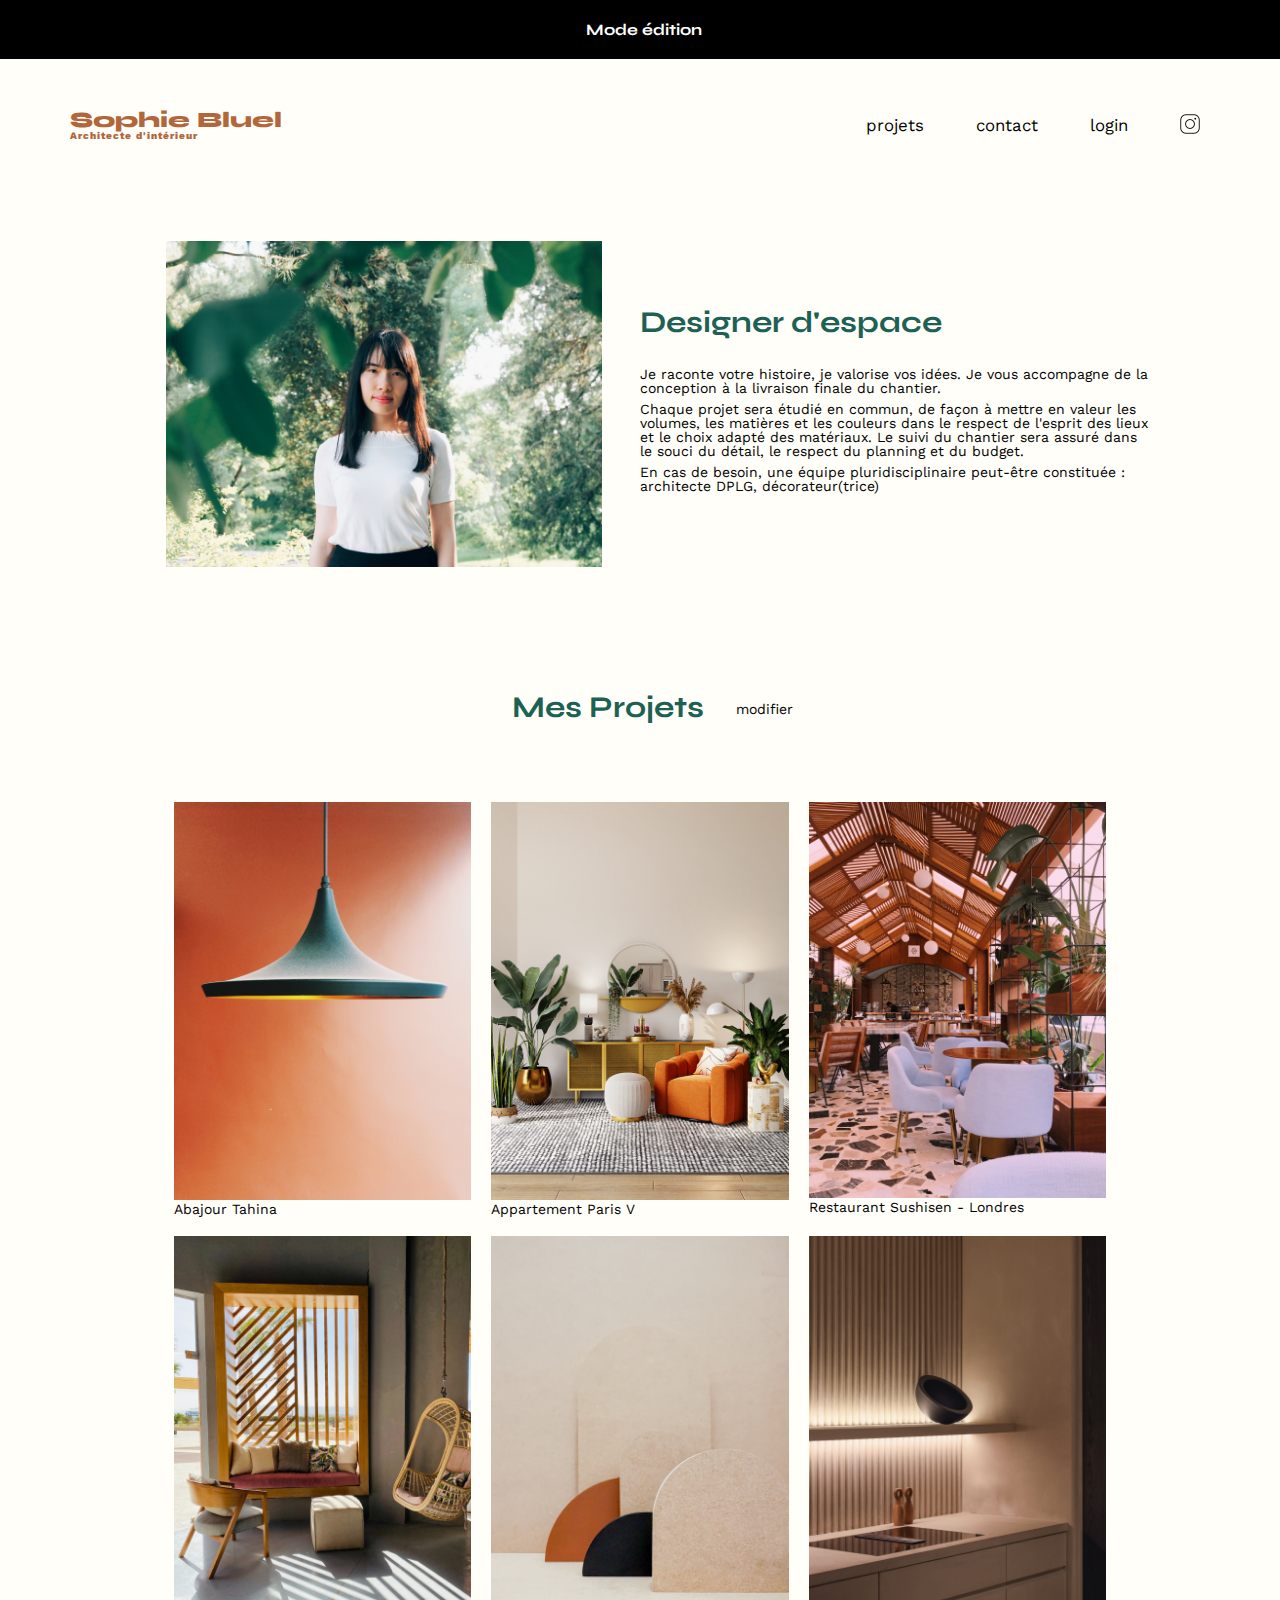
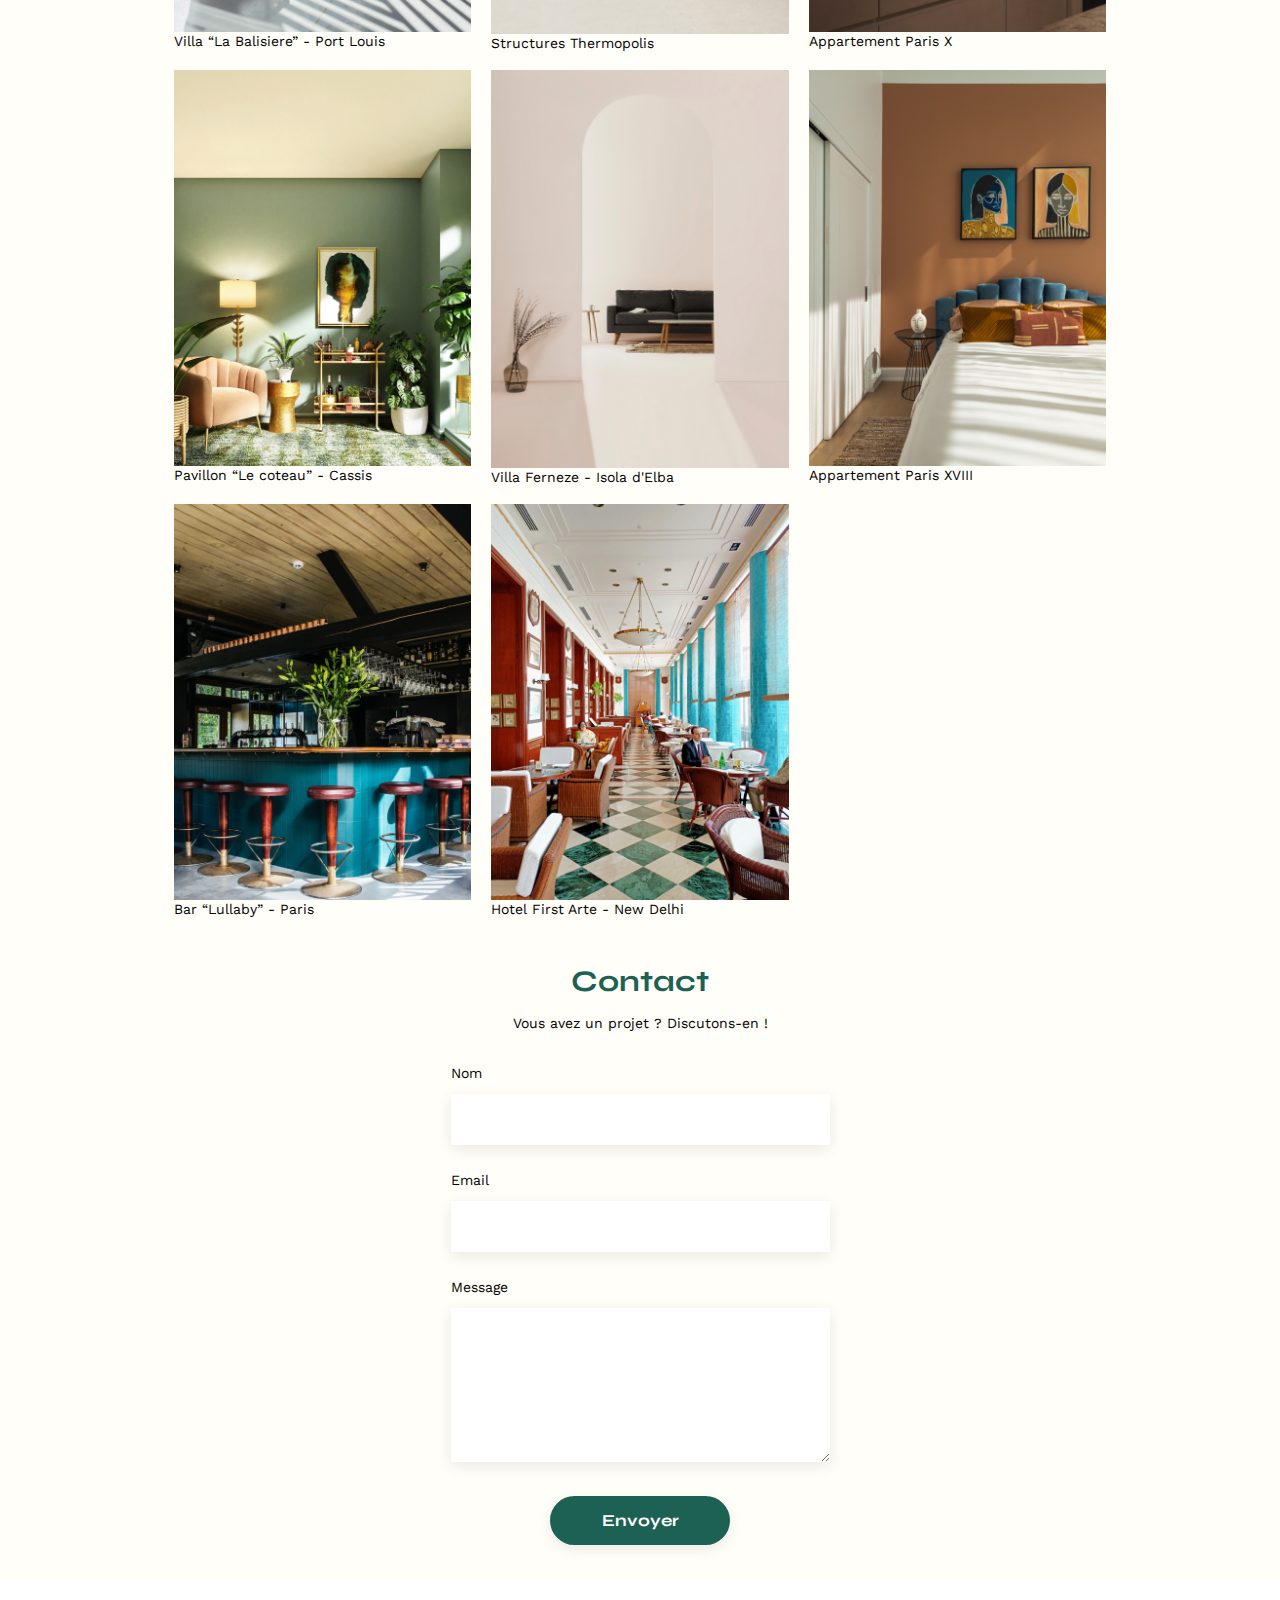
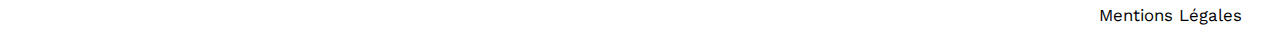
==== commit 586808c6: "Via upload desktop" ====
--- a/FrontEnd/index.html
+++ b/FrontEnd/index.html
@@ -122,9 +122,18 @@
 <aside id="modal" class="modal" aria-hidden="true" role="dialog" aria-labelledby="titlemodal" style="display: none;"> <!--ajout-->
 	<div class="modal-wrapper js-modal-stop"> <!--ajout-->
 		<button class="js-modal-close"><i class="fa-solid fa-xmark fa-xl"></i></button>
-		<h1 id="titlemodal">Galerie photo</h1>
-		
-		<input type="submit" value="Ajouter une photo"><div class="line-modal"></div>
+		<!--Première vue-->
+		<div class="js-modal-gallery">
+			<h1 id="titlemodal">Galerie photo</h1>
+			
+			<input type="submit" value="Ajouter une photo">
+		</div>
+		<!--Seconde vue-->
+		<div class="js-modal-add-photo">
+			<button class="js-modal-return"><i class="fa-solid fa-arrow-left fa-xl"></i></button>
+			<h1 id="titlemodal">Ajout photo</h1>
+
+		</div> 
 	</div>
 </aside>
 </body>
--- a/FrontEnd/assets/css/style.css
+++ b/FrontEnd/assets/css/style.css
@@ -225,7 +225,7 @@
 }
 
 #contact input {
-	height: 36px;
+	height: 49px;
 	font-size: 1.2em;
 	border: none;
 	box-shadow: 0px 4px 14px rgba(0, 0, 0, 0.09);
@@ -380,7 +380,7 @@
 .modal-wrapper {
 	border-radius: 10px;
 	overflow: auto;
-	max-width: 630px;
+	width: 630px;
 	padding: 20px;
 	background-color: white;
 }
@@ -415,8 +415,36 @@
 	padding-bottom: 10%;
 }
 
+.gallery img {
+    width: 100%;
+    height: auto;
+    object-fit: cover;
+}
+
+figure {
+	position: relative;
+    margin: 0;
+    padding: 0;
+}
+
+.delete-icon {
+    position: absolute;
+    top: 5px;
+    right: 5px;
+    height: 17px;
+    width: 17px;
+	color: white;
+    background: black;
+    cursor: pointer;
+    border: none;
+    border-radius: 2px;
+    display: flex;
+    align-items: center;
+    justify-content: center;
+
+}
+
 #modal input[type="submit"] {
-	margin-top: 9%;
     display: flex;
     width: 237px;
     height: 36px;
@@ -425,3 +453,110 @@
     cursor: pointer;
 }
 
+.js-modal-add-photo {
+	display: none;
+}
+
+.js-modal-return{
+	border: none;
+	background: transparent;
+}
+
+.photo-upload-form {
+	display: flex;
+	justify-content: center;
+	align-items: center;
+	flex-direction: column;
+}
+
+.add-photo {
+    display: flex;
+    flex-direction: column;
+    align-items: center;
+    justify-content: center;
+    width: 420px;
+    height: 169px;
+    border: none;
+    border-radius: 10px;
+    background-color: #E8F1F6;
+    text-align: center;
+    color: #6b7280;
+}
+.add-photo-label {
+    display: flex;
+    flex-direction: column;
+    align-items: center;
+    cursor: pointer;
+    font-size: 14px;
+    color: #6b7280;
+	gap: 10px;
+}
+.add-photo-label p {
+	display: flex;
+	align-items: center;
+	justify-content: center;
+	width: 173px;
+	height: 36px;
+    font-size: 14px;
+	color: #306685;
+	border-radius: 50px;
+	background-color: #9ca3af; 
+}
+.add-photo-label i {
+    font-size: 76px;
+    color: #9ca3af;
+}
+.add-photo-label small {
+    font-size: 10px;
+    color: #444444;
+}
+.add-photo input[type="file"] {
+    display: none;
+}
+
+.input-label-title {
+	display: flex;
+	flex-direction: column;
+	width: 420px;
+	gap: 8px;
+	margin-top: 32px;
+}
+.input-label-title input {
+	margin: 0;
+	padding: 0;
+	height: 51px;
+	padding-left: 12px;
+	border: none;
+	box-shadow: 0px 4px 14px rgba(0, 0, 0, 0.09);
+	font-family: 'Work Sans';
+	font-size: 14px;
+}
+
+.select-label-category {
+	display: flex;
+	flex-direction: column;
+	width: 420px;
+	gap: 8px;
+	border-bottom: 1px solid #B3B3B3;
+	padding-bottom: 50px;
+	margin-top: 16px;
+}
+.select-label-category select {
+	margin: 0;
+	padding: 0;
+	height: 51px;
+	padding-left: 7px;
+	border: none;
+	box-shadow: 0px 4px 14px rgba(0, 0, 0, 0.09);
+	font-family: 'Work Sans';
+	font-size: 14px;
+}
+
+.btn-validate-form {
+	margin-top: 0;
+}
+
+.btn-validate-form:disabled {
+    background-color: #ccc; /* Couleur de fond grise */
+	cursor: none;
+}
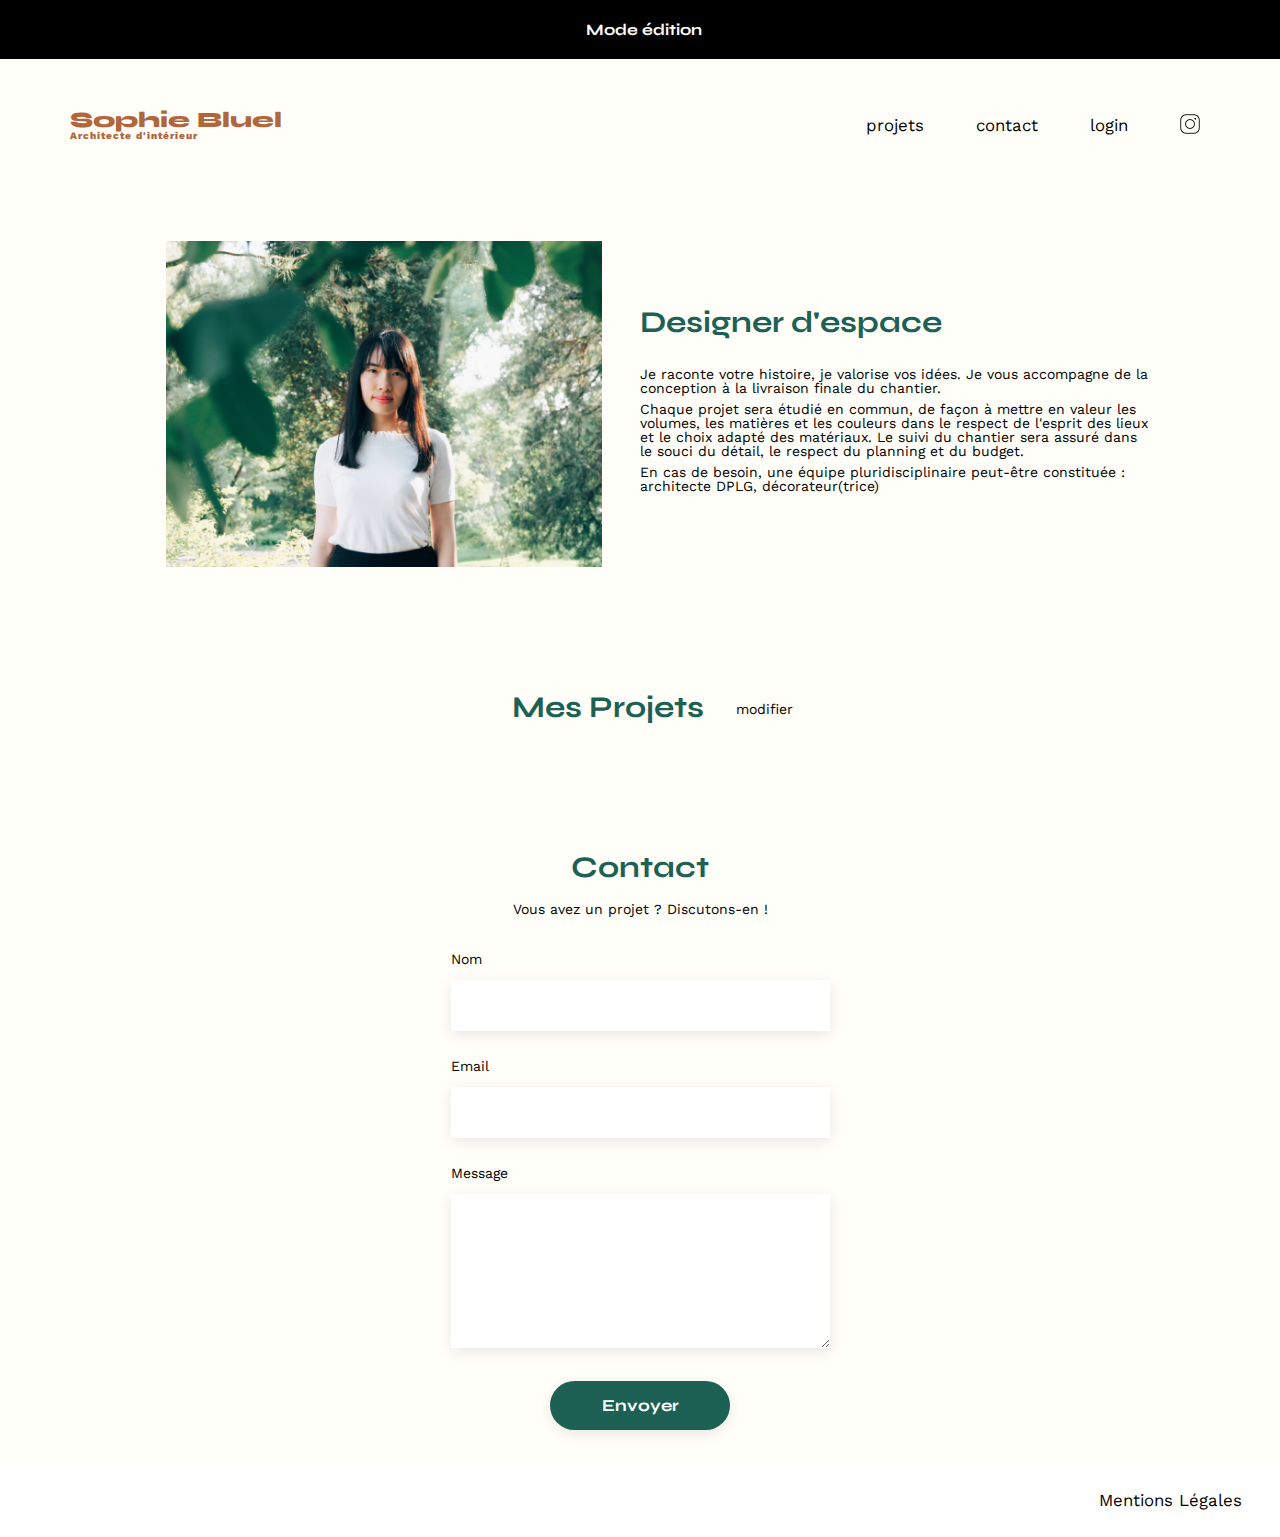
==== commit d6c2a616: "Via upload desktop" ====
--- a/FrontEnd/index.html
+++ b/FrontEnd/index.html
@@ -51,50 +51,7 @@
 			<a href="#modal" id="edit-gallery" class="js-modal"><i class="fa-regular fa-pen-to-square"></i>modifier</a> <!--ajout-->
 		</div>
 		<div class="gallery">
-			<figure>
-				<img src="assets/images/abajour-tahina.png" alt="Abajour Tahina">
-				<figcaption>Abajour Tahina</figcaption>
-			</figure>
-			<figure>
-				<img src="assets/images/appartement-paris-v.png" alt="Appartement Paris V">
-				<figcaption>Appartement Paris V</figcaption>
-			</figure>
-			<figure>
-				<img src="assets/images/restaurant-sushisen-londres.png" alt="Restaurant Sushisen - Londres">
-				<figcaption>Restaurant Sushisen - Londres</figcaption>
-			</figure>
-			<figure>
-				<img src="assets/images/la-balisiere.png" alt="Villa “La Balisiere” - Port Louis">
-				<figcaption>Villa “La Balisiere” - Port Louis</figcaption>
-			</figure>
-			<figure>
-				<img src="assets/images/structures-thermopolis.png" alt="Structures Thermopolis">
-				<figcaption>Structures Thermopolis</figcaption>
-			</figure>
-			<figure>
-				<img src="assets/images/appartement-paris-x.png" alt="Appartement Paris X">
-				<figcaption>Appartement Paris X</figcaption>
-			</figure>
-			<figure>
-				<img src="assets/images/le-coteau-cassis.png" alt="Pavillon “Le coteau” - Cassis">
-				<figcaption>Pavillon “Le coteau” - Cassis</figcaption>
-			</figure>
-			<figure>
-				<img src="assets/images/villa-ferneze.png" alt="Villa Ferneze - Isola d'Elba">
-				<figcaption>Villa Ferneze - Isola d'Elba</figcaption>
-			</figure>
-			<figure>
-				<img src="assets/images/appartement-paris-xviii.png" alt="Appartement Paris XVIII">
-				<figcaption>Appartement Paris XVIII</figcaption>
-			</figure>
-			<figure>
-				<img src="assets/images/bar-lullaby-paris.png" alt="Bar “Lullaby” - Paris">
-				<figcaption>Bar “Lullaby” - Paris</figcaption>
-			</figure>
-			<figure>
-				<img src="assets/images/hotel-first-arte-new-delhi.png" alt="Hotel First Arte - New Delhi">
-				<figcaption>Hotel First Arte - New Delhi</figcaption>
-			</figure>
+			
 		</div>
 	</section>
 	<section id="contact">
@@ -126,7 +83,7 @@
 		<div class="js-modal-gallery">
 			<h1 id="titlemodal">Galerie photo</h1>
 			
-			<input type="submit" value="Ajouter une photo">
+			<input type="submit" value="Ajouter une photo" class="js-modal-submit-add-photo">
 		</div>
 		<!--Seconde vue-->
 		<div class="js-modal-add-photo">
--- a/FrontEnd/assets/css/style.css
+++ b/FrontEnd/assets/css/style.css
@@ -558,5 +558,10 @@
 
 .btn-validate-form:disabled {
     background-color: #ccc; /* Couleur de fond grise */
-	cursor: none;
-}
+}
+
+.form-error-message {
+	margin-bottom: 8px;
+	color: red;
+	display: none;
+}